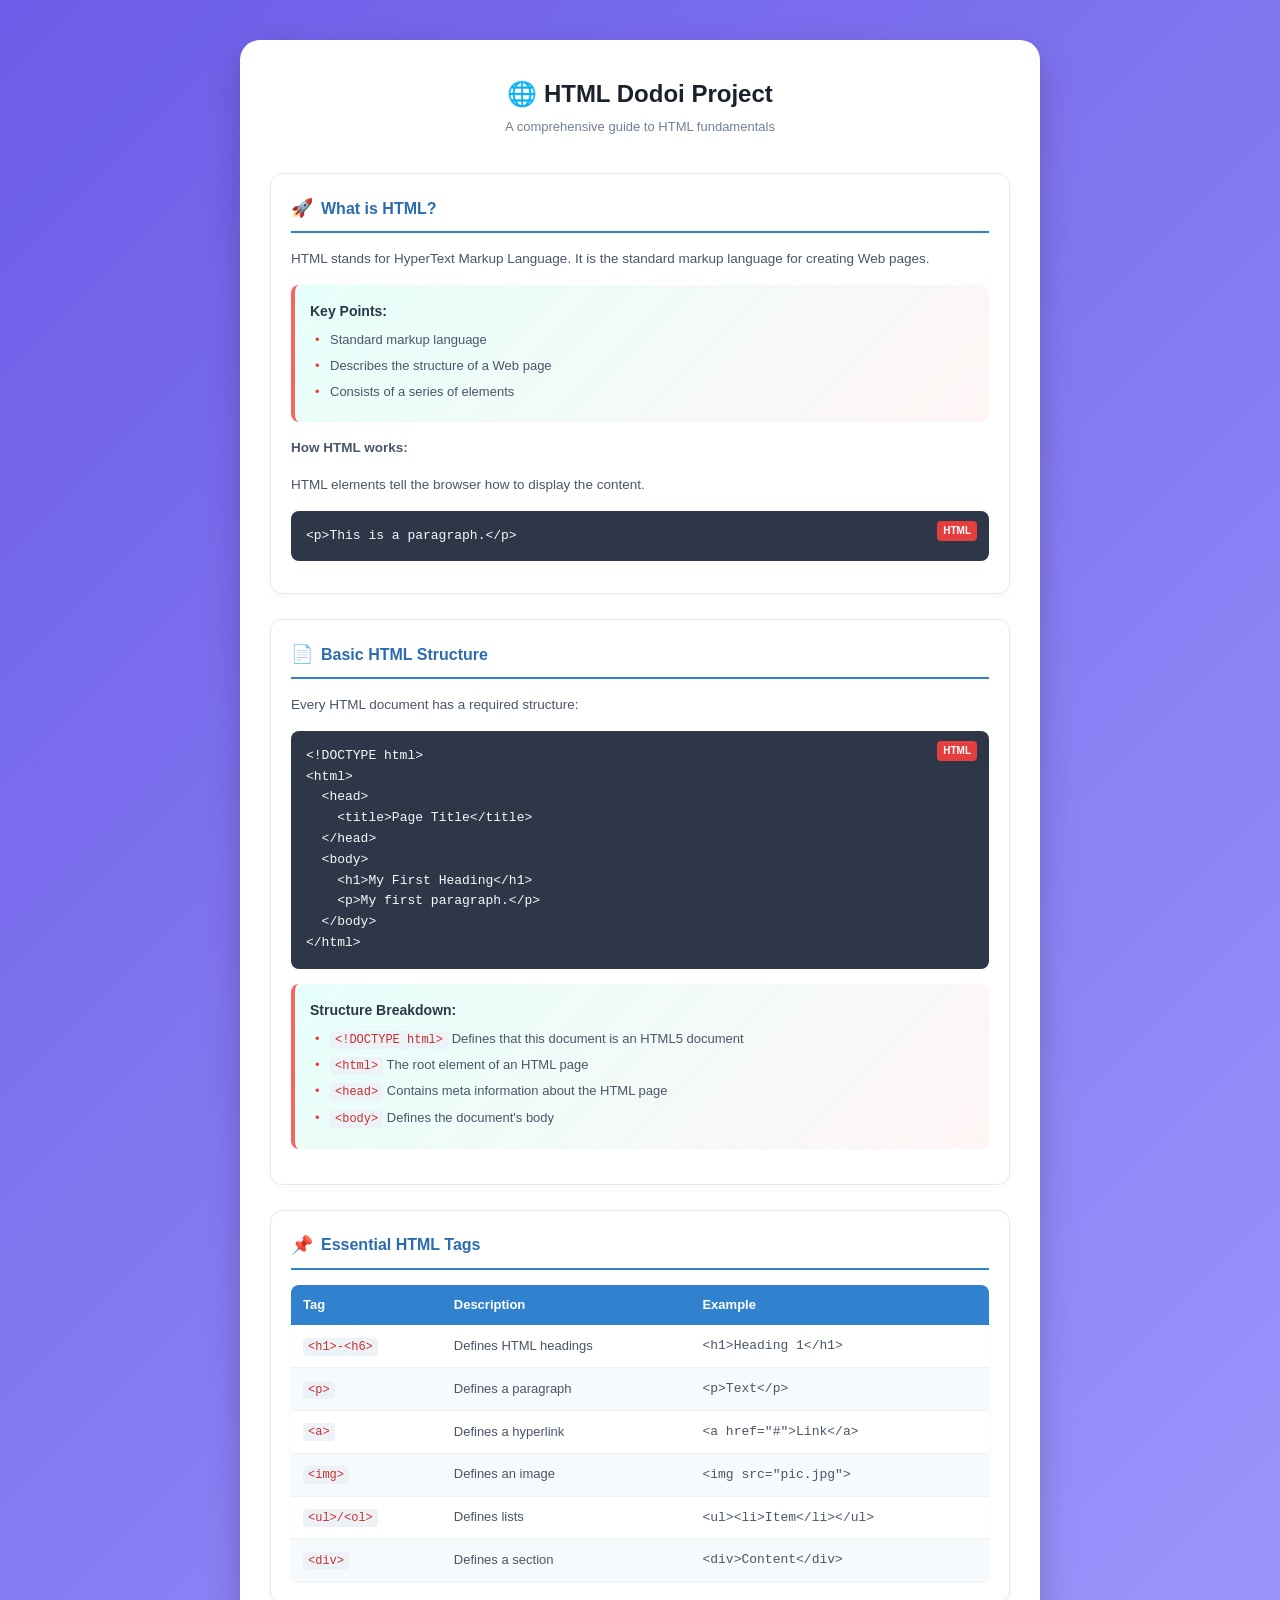
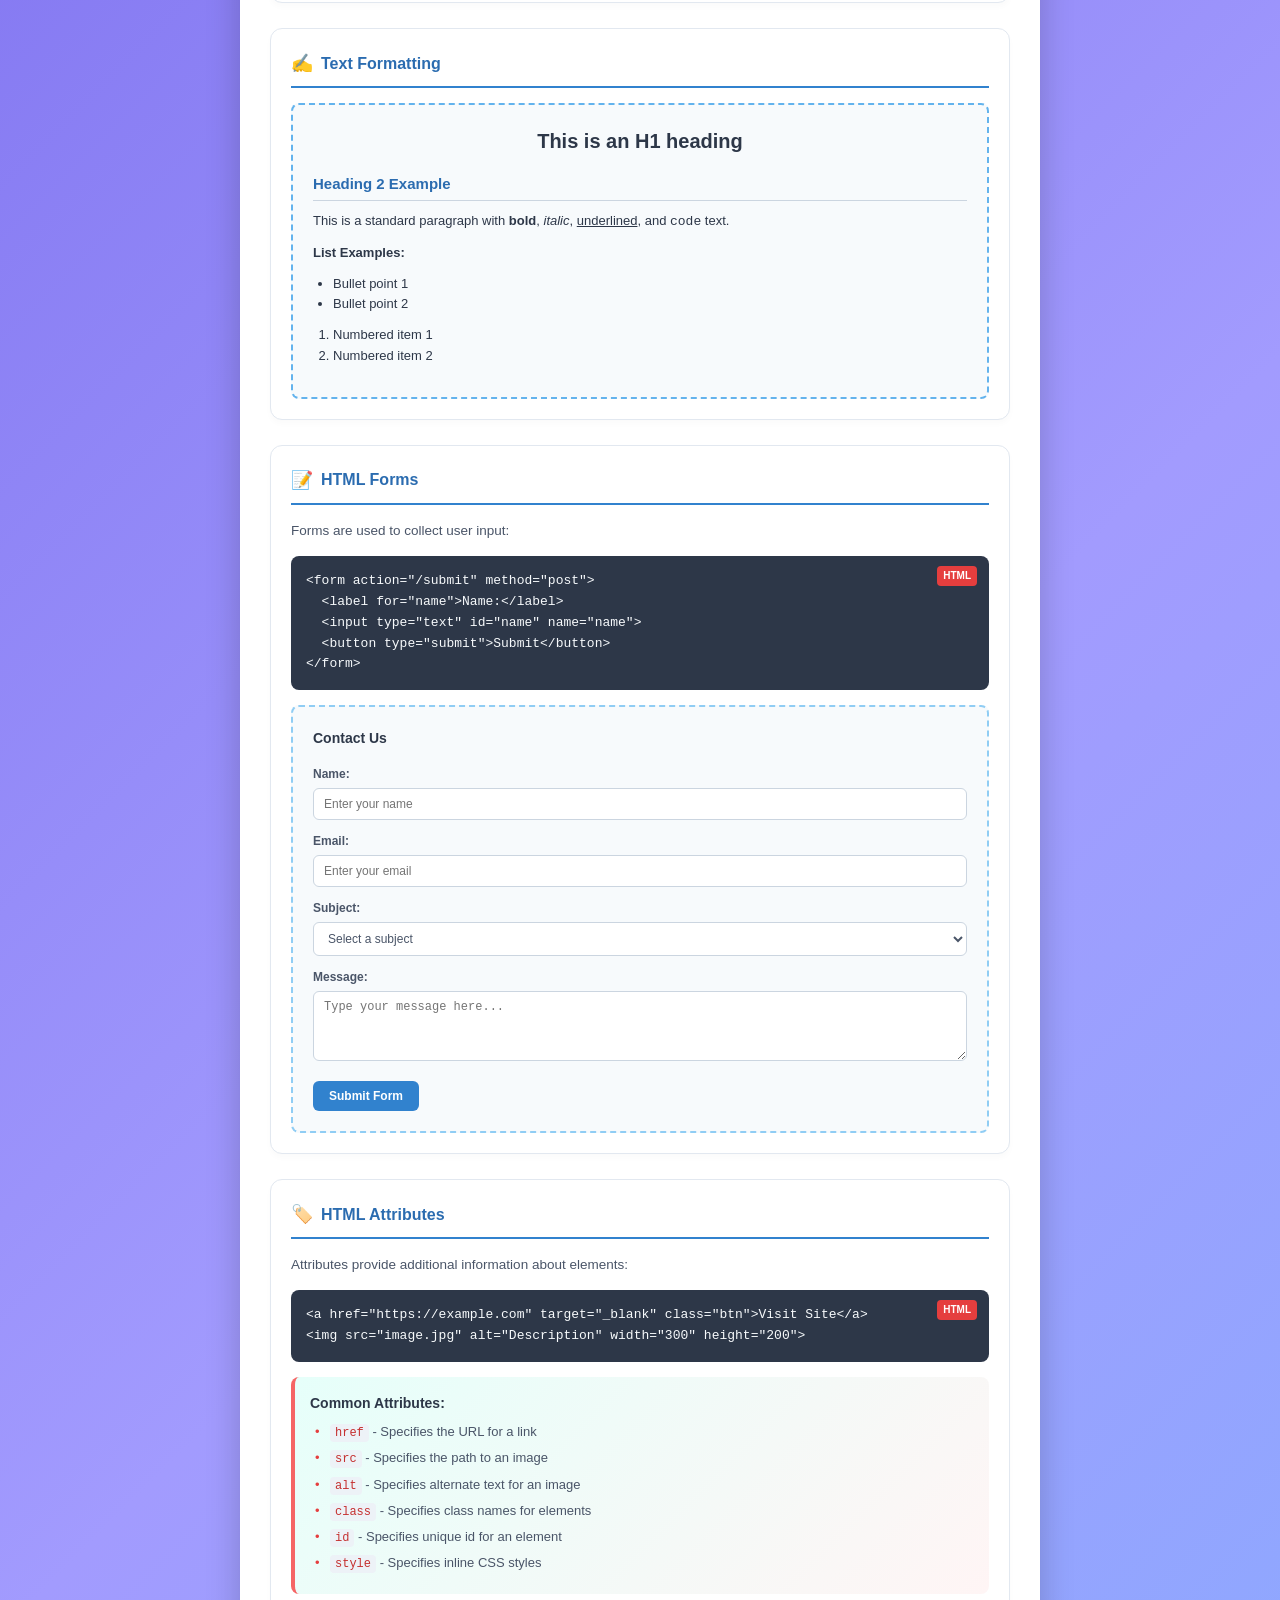
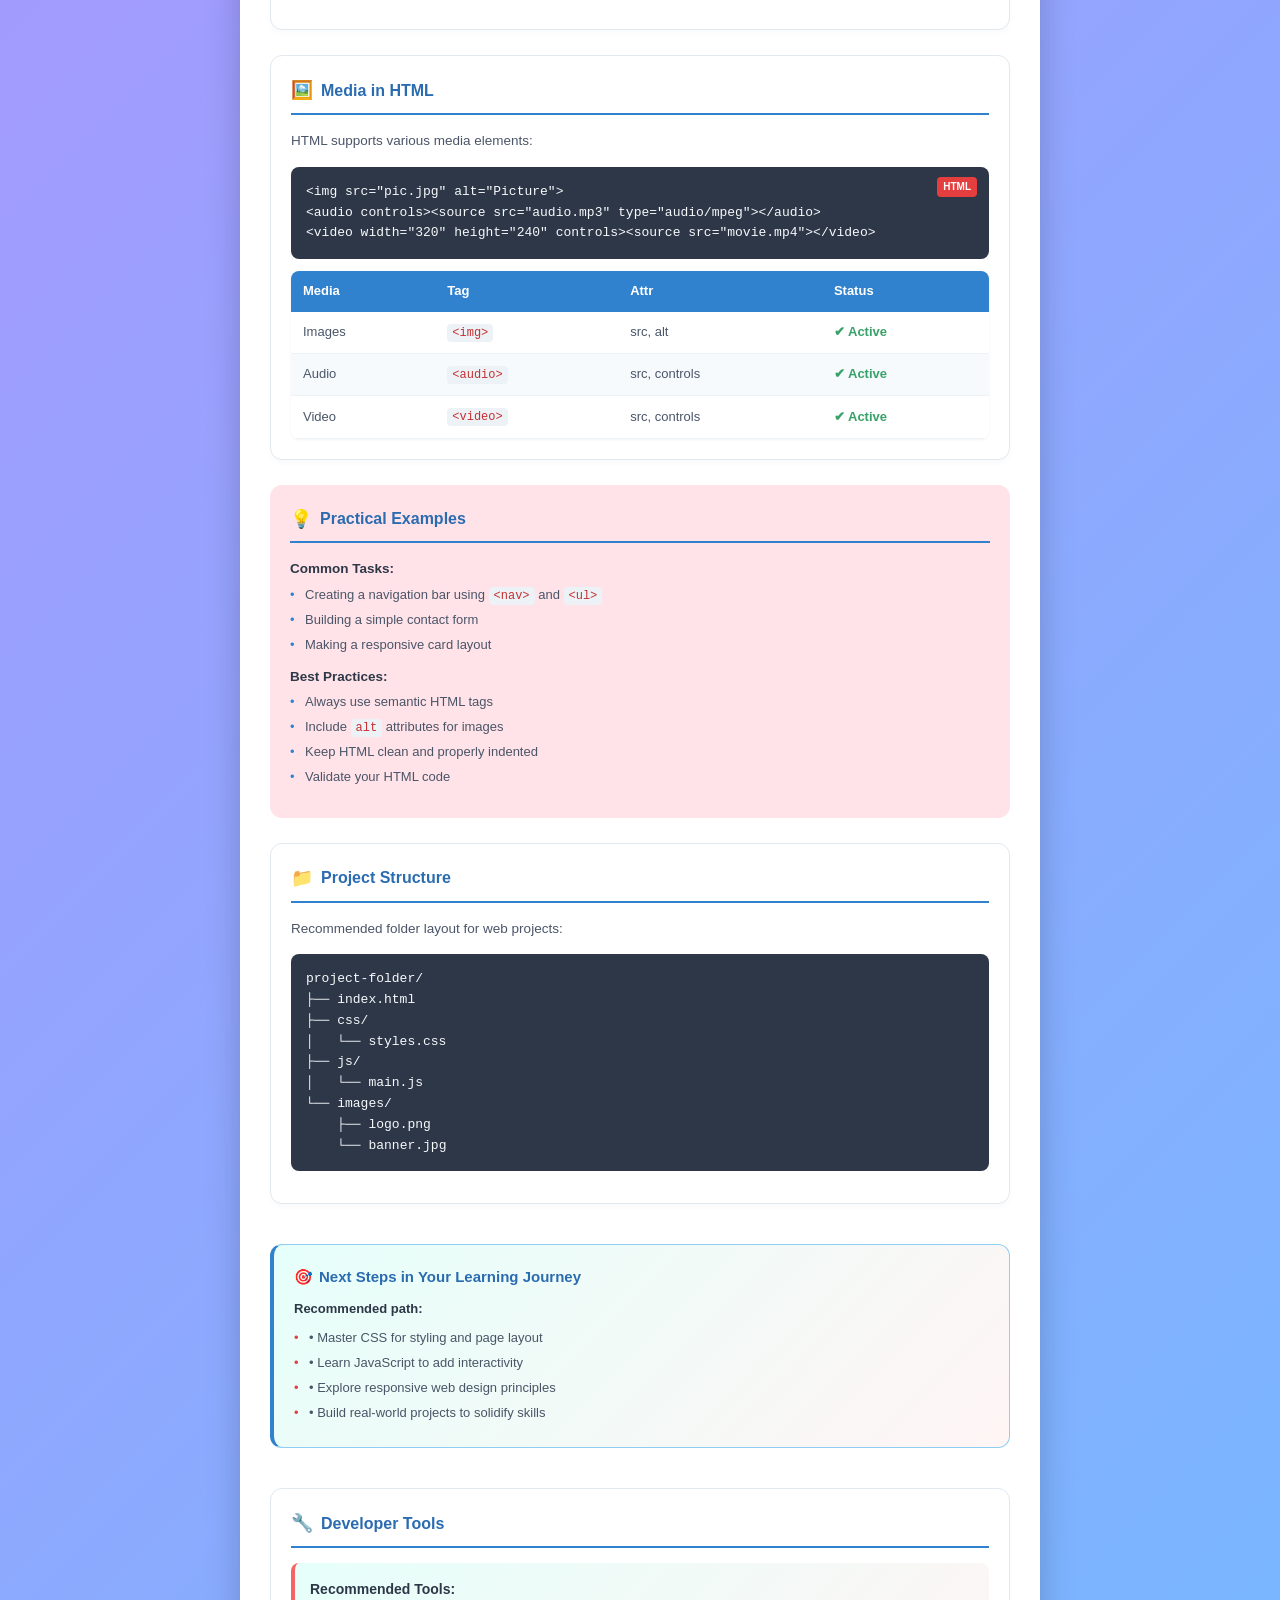
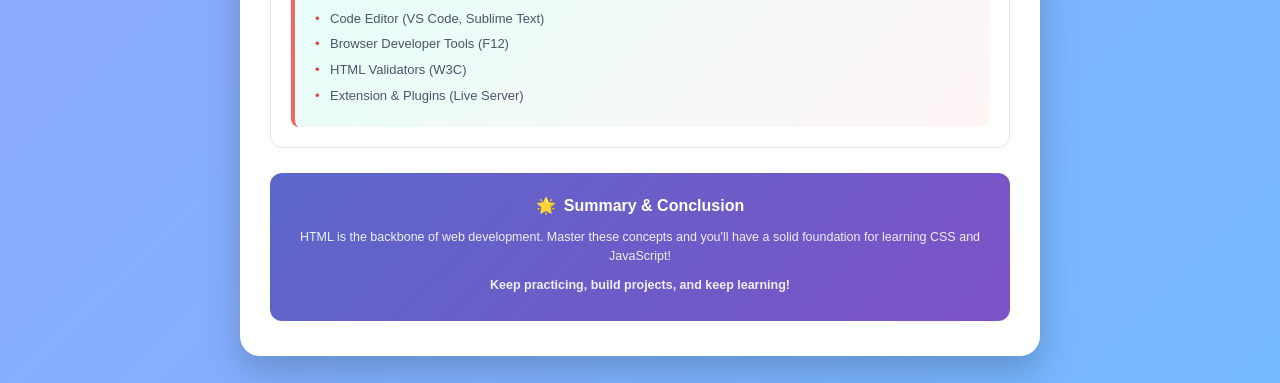
==== index.html @ 0e3c4591 "Add HTML fundamentals guide page" ====
<!DOCTYPE html>
<html lang="id">
<head>
    <meta charset="UTF-8">
    <meta name="viewport" content="width=device-width, initial-scale=1.0">
    <title>HTML Dodoi Project</title>
    <link rel="stylesheet" href="style.css">
</head>
<body>

    <div class="main-container">

        <div class="header">
            <h1>🌐 HTML Dodoi Project</h1>
            <p>A comprehensive guide to HTML fundamentals</p>
        </div>

        <div class="card">
            <div class="card-header">
                <span class="icon">🚀</span> What is HTML?
            </div>
            <p class="section-desc">HTML stands for HyperText Markup Language. It is the standard markup language for creating Web pages.</p>
            
            <div class="callout-gradient">
                <h4>Key Points:</h4>
                <ul>
                    <li>Standard markup language</li>
                    <li>Describes the structure of a Web page</li>
                    <li>Consists of a series of elements</li>
                </ul>
            </div>

            <p class="section-desc" style="font-weight: 600; margin-top: 10px;">How HTML works:</p>
            <p class="section-desc">HTML elements tell the browser how to display the content.</p>
            
            <div class="code-box">
                <span class="code-badge">HTML</span>
                <pre>&lt;p&gt;This is a paragraph.&lt;/p&gt;</pre>
            </div>
        </div>

        <div class="card">
            <div class="card-header">
                <span class="icon">📄</span> Basic HTML Structure
            </div>
            <p class="section-desc">Every HTML document has a required structure:</p>

            <div class="code-box">
                <span class="code-badge">HTML</span>
<pre>&lt;!DOCTYPE html&gt;
&lt;html&gt;
  &lt;head&gt;
    &lt;title&gt;Page Title&lt;/title&gt;
  &lt;/head&gt;
  &lt;body&gt;
    &lt;h1&gt;My First Heading&lt;/h1&gt;
    &lt;p&gt;My first paragraph.&lt;/p&gt;
  &lt;/body&gt;
&lt;/html&gt;</pre>
            </div>

            <div class="callout-gradient">
                <h4>Structure Breakdown:</h4>
                <ul>
                    <li><span class="tag-code">&lt;!DOCTYPE html&gt;</span> Defines that this document is an HTML5 document</li>
                    <li><span class="tag-code">&lt;html&gt;</span> The root element of an HTML page</li>
                    <li><span class="tag-code">&lt;head&gt;</span> Contains meta information about the HTML page</li>
                    <li><span class="tag-code">&lt;body&gt;</span> Defines the document's body</li>
                </ul>
            </div>
        </div>

        <div class="card">
            <div class="card-header">
                <span class="icon">📌</span> Essential HTML Tags
            </div>
            <table class="custom-table">
                <thead>
                    <tr>
                        <th>Tag</th>
                        <th>Description</th>
                        <th>Example</th>
                    </tr>
                </thead>
                <tbody>
                    <tr>
                        <td><span class="tag-code">&lt;h1&gt;-&lt;h6&gt;</span></td>
                        <td>Defines HTML headings</td>
                        <td><code>&lt;h1&gt;Heading 1&lt;/h1&gt;</code></td>
                    </tr>
                    <tr>
                        <td><span class="tag-code">&lt;p&gt;</span></td>
                        <td>Defines a paragraph</td>
                        <td><code>&lt;p&gt;Text&lt;/p&gt;</code></td>
                    </tr>
                    <tr>
                        <td><span class="tag-code">&lt;a&gt;</span></td>
                        <td>Defines a hyperlink</td>
                        <td><code>&lt;a href="#"&gt;Link&lt;/a&gt;</code></td>
                    </tr>
                    <tr>
                        <td><span class="tag-code">&lt;img&gt;</span></td>
                        <td>Defines an image</td>
                        <td><code>&lt;img src="pic.jpg"&gt;</code></td>
                    </tr>
                    <tr>
                        <td><span class="tag-code">&lt;ul&gt;/&lt;ol&gt;</span></td>
                        <td>Defines lists</td>
                        <td><code>&lt;ul&gt;&lt;li&gt;Item&lt;/li&gt;&lt;/ul&gt;</code></td>
                    </tr>
                    <tr>
                        <td><span class="tag-code">&lt;div&gt;</span></td>
                        <td>Defines a section</td>
                        <td><code>&lt;div&gt;Content&lt;/div&gt;</code></td>
                    </tr>
                </tbody>
            </table>
        </div>

        <div class="card">
            <div class="card-header">
                <span class="icon">✍️</span> Text Formatting
            </div>
            
            <div class="formatting-box">
                <h1>This is an H1 heading</h1>
                <h2>Heading 2 Example</h2>
                <p>This is a standard paragraph with <strong>bold</strong>, <em>italic</em>, <u>underlined</u>, and <code>code</code> text.</p>
                <p><strong>List Examples:</strong></p>
                <ul>
                    <li>Bullet point 1</li>
                    <li>Bullet point 2</li>
                </ul>
                <ol>
                    <li>Numbered item 1</li>
                    <li>Numbered item 2</li>
                </ol>
            </div>
        </div>

        <div class="card">
            <div class="card-header">
                <span class="icon">📝</span> HTML Forms
            </div>
            <p class="section-desc">Forms are used to collect user input:</p>

            <div class="code-box">
                <span class="code-badge">HTML</span>
<pre>&lt;form action="/submit" method="post"&gt;
  &lt;label for="name"&gt;Name:&lt;/label&gt;
  &lt;input type="text" id="name" name="name"&gt;
  &lt;button type="submit"&gt;Submit&lt;/button&gt;
&lt;/form&gt;</pre>
            </div>

            <div class="form-container">
                <h4>Contact Us</h4>
                <form onsubmit="return false;">
                    <div class="form-group">
                        <label>Name:</label>
                        <input type="text" placeholder="Enter your name">
                    </div>
                    <div class="form-group">
                        <label>Email:</label>
                        <input type="email" placeholder="Enter your email">
                    </div>
                    <div class="form-group">
                        <label>Subject:</label>
                        <select>
                            <option>Select a subject</option>
                            <option>General Inquiry</option>
                            <option>Support</option>
                        </select>
                    </div>
                    <div class="form-group">
                        <label>Message:</label>
                        <textarea placeholder="Type your message here..."></textarea>
                    </div>
                    <button class="btn-submit">Submit Form</button>
                </form>
            </div>
        </div>

        <div class="card">
            <div class="card-header">
                <span class="icon">🏷️</span> HTML Attributes
            </div>
            <p class="section-desc">Attributes provide additional information about elements:</p>

            <div class="code-box">
                <span class="code-badge">HTML</span>
<pre>&lt;a href="https://example.com" target="_blank" class="btn"&gt;Visit Site&lt;/a&gt;
&lt;img src="image.jpg" alt="Description" width="300" height="200"&gt;</pre>
            </div>

            <div class="callout-gradient">
                <h4>Common Attributes:</h4>
                <ul>
                    <li><span class="tag-code">href</span> - Specifies the URL for a link</li>
                    <li><span class="tag-code">src</span> - Specifies the path to an image</li>
                    <li><span class="tag-code">alt</span> - Specifies alternate text for an image</li>
                    <li><span class="tag-code">class</span> - Specifies class names for elements</li>
                    <li><span class="tag-code">id</span> - Specifies unique id for an element</li>
                    <li><span class="tag-code">style</span> - Specifies inline CSS styles</li>
                </ul>
            </div>
        </div>

        <div class="card">
            <div class="card-header">
                <span class="icon">🖼️</span> Media in HTML
            </div>
            <p class="section-desc">HTML supports various media elements:</p>

            <div class="code-box">
                <span class="code-badge">HTML</span>
<pre>&lt;img src="pic.jpg" alt="Picture"&gt;
&lt;audio controls&gt;&lt;source src="audio.mp3" type="audio/mpeg"&gt;&lt;/audio&gt;
&lt;video width="320" height="240" controls&gt;&lt;source src="movie.mp4"&gt;&lt;/video&gt;</pre>
            </div>

            <table class="custom-table">
                <thead>
                    <tr>
                        <th>Media</th>
                        <th>Tag</th>
                        <th>Attr</th>
                        <th>Status</th>
                    </tr>
                </thead>
                <tbody>
                    <tr>
                        <td>Images</td>
                        <td><span class="tag-code">&lt;img&gt;</span></td>
                        <td>src, alt</td>
                        <td><span class="status-badge">✔ Active</span></td>
                    </tr>
                    <tr>
                        <td>Audio</td>
                        <td><span class="tag-code">&lt;audio&gt;</span></td>
                        <td>src, controls</td>
                        <td><span class="status-badge">✔ Active</span></td>
                    </tr>
                    <tr>
                        <td>Video</td>
                        <td><span class="tag-code">&lt;video&gt;</span></td>
                        <td>src, controls</td>
                        <td><span class="status-badge">✔ Active</span></td>
                    </tr>
                </tbody>
            </table>
        </div>

        <div class="card-pink">
            <div class="card-header">
                <span class="icon">💡</span> Practical Examples
            </div>
            
            <h4>Common Tasks:</h4>
            <ul>
                <li>Creating a navigation bar using <span class="tag-code">&lt;nav&gt;</span> and <span class="tag-code">&lt;ul&gt;</span></li>
                <li>Building a simple contact form</li>
                <li>Making a responsive card layout</li>
            </ul>

            <h4>Best Practices:</h4>
            <ul>
                <li>Always use semantic HTML tags</li>
                <li>Include <span class="tag-code">alt</span> attributes for images</li>
                <li>Keep HTML clean and properly indented</li>
                <li>Validate your HTML code</li>
            </ul>
        </div>

        <div class="card">
            <div class="card-header">
                <span class="icon">📁</span> Project Structure
            </div>
            <p class="section-desc">Recommended folder layout for web projects:</p>

            <div class="code-box">
<pre>project-folder/
├── index.html
├── css/
│   └── styles.css
├── js/
│   └── main.js
└── images/
    ├── logo.png
    └── banner.jpg</pre>
            </div>
        </div>

        <div class="callout-gradient" style="border: 1px solid #90cdf4; border-left: 4px solid #3182ce; background: linear-gradient(135deg, #e6fffa 0%, #fff5f5 100%); padding: 20px; border-radius: 12px;">
            <div style="font-weight: bold; color: #2b6cb0; font-size: 15px; margin-bottom: 10px; display: flex; align-items: center; gap: 6px;">
                <span>🎯</span> Next Steps in Your Learning Journey
            </div>
            <p style="font-size: 13px; font-weight: 600; color: #2d3748; margin-bottom: 8px;">Recommended path:</p>
            <ul style="list-style: none; padding-left: 0;">
                <li style="font-size: 13px; color: #4a5568; margin-bottom: 4px; padding-left: 15px; position: relative;">• Master CSS for styling and page layout</li>
                <li style="font-size: 13px; color: #4a5568; margin-bottom: 4px; padding-left: 15px; position: relative;">• Learn JavaScript to add interactivity</li>
                <li style="font-size: 13px; color: #4a5568; margin-bottom: 4px; padding-left: 15px; position: relative;">• Explore responsive web design principles</li>
                <li style="font-size: 13px; color: #4a5568; margin-bottom: 4px; padding-left: 15px; position: relative;">• Build real-world projects to solidify skills</li>
            </ul>
        </div>

        <div class="card">
            <div class="card-header">
                <span class="icon">🔧</span> Developer Tools
            </div>
            <div class="callout-gradient" style="margin: 0;">
                <h4>Recommended Tools:</h4>
                <ul>
                    <li>Code Editor (VS Code, Sublime Text)</li>
                    <li>Browser Developer Tools (F12)</li>
                    <li>HTML Validators (W3C)</li>
                    <li>Extension & Plugins (Live Server)</li>
                </ul>
            </div>
        </div>

        <div class="summary-box">
            <h3><span>🌟</span> Summary & Conclusion</h3>
            <p>HTML is the backbone of web development. Master these concepts and you'll have a solid foundation for learning CSS and JavaScript!</p>
            <p style="margin-top: 10px; font-weight: 600;">Keep practicing, build projects, and keep learning!</p>
        </div>

    </div>

</body>
</html>
---- style.css ----
* {
    box-sizing: border-box;
            margin: 0;
            padding: 0;
        }

        body {
            font-family: 'Segoe UI', -apple-system, BlinkMacSystemFont, Roboto, sans-serif;
            background: linear-gradient(135deg, #6c5ce7 0%, #a29bfe 50%, #74b9ff 100%);
            min-height: 100vh;
            padding: 40px 20px;
            color: #2d3748;
            line-height: 1.6;
        }

        .main-container {
            max-width: 800px;
            margin: 0 auto;
            background: #ffffff;
            border-radius: 20px;
            box-shadow: 0 15px 35px rgba(0, 0, 0, 0.2);
            padding: 35px 30px;
            display: flex;
            flex-direction: column;
            gap: 25px;
        }

        /* Header */
        .header {
            text-align: center;
            padding-bottom: 10px;
        }

        .header h1 {
            font-size: 24px;
            color: #1a202c;
            display: flex;
            align-items: center;
            justify-content: center;
            gap: 10px;
            font-weight: 700;
        }

        .header p {
            font-size: 13px;
            color: #718096;
            margin-top: 4px;
        }

        /* Cards */
        .card {
            background: #ffffff;
            border-radius: 12px;
            padding: 20px;
            border: 1px solid #e2e8f0;
            box-shadow: 0 4px 6px rgba(0, 0, 0, 0.02);
        }

        .card-header {
            display: flex;
            align-items: center;
            gap: 8px;
            font-size: 16px;
            font-weight: 700;
            color: #2b6cb0;
            border-bottom: 2px solid #3182ce;
            padding-bottom: 8px;
            margin-bottom: 15px;
        }

        .card-header .icon {
            font-size: 18px;
        }

        .section-desc {
            font-size: 13.5px;
            color: #4a5568;
            margin-bottom: 15px;
        }

        /* Callout Box (Gradient pink/teal) */
        .callout-gradient {
            background: linear-gradient(135deg, #e6fffa 0%, #fff5f5 100%);
            border-left: 4px solid #f56565;
            border-radius: 8px;
            padding: 15px;
            margin: 15px 0;
        }

        .callout-gradient h4 {
            font-size: 14px;
            color: #2d3748;
            margin-bottom: 8px;
        }

        .callout-gradient ul {
            list-style-type: none;
            padding-left: 5px;
        }

        .callout-gradient li {
            font-size: 13px;
            color: #4a5568;
            position: relative;
            padding-left: 15px;
            margin-bottom: 5px;
        }

        .callout-gradient li::before {
            content: "•";
            position: absolute;
            left: 0;
            color: #e53e3e;
        }

        /* Code Block */
        .code-box {
            background: #2d3748;
            color: #f7fafc;
            border-radius: 8px;
            padding: 15px;
            font-family: 'Consolas', 'Courier New', monospace;
            font-size: 13px;
            position: relative;
            margin: 12px 0;
            overflow-x: auto;
        }

        .code-badge {
            position: absolute;
            top: 10px;
            right: 12px;
            background: #e53e3e;
            color: white;
            font-size: 10px;
            padding: 2px 6px;
            border-radius: 4px;
            font-weight: bold;
            font-family: sans-serif;
        }

        .code-box pre {
            margin: 0;
            white-space: pre-wrap;
        }

        /* Table Styling */
        .custom-table {
            width: 100%;
            border-collapse: collapse;
            font-size: 13px;
            margin-top: 10px;
            border-radius: 8px;
            overflow: hidden;
            box-shadow: 0 1px 3px rgba(0,0,0,0.05);
        }

        .custom-table th {
            background: #3182ce;
            color: white;
            text-align: left;
            padding: 10px 12px;
            font-weight: 600;
        }

        .custom-table td {
            padding: 10px 12px;
            border-bottom: 1px solid #edf2f7;
            color: #4a5568;
        }

        .custom-table tr:nth-child(even) {
            background-color: #f7fafc;
        }

        .tag-code {
            background: #edf2f7;
            color: #c53030;
            padding: 2px 5px;
            border-radius: 4px;
            font-family: monospace;
            font-size: 12px;
        }

        .status-badge {
            color: #38a169;
            font-weight: bold;
            display: inline-flex;
            align-items: center;
            gap: 4px;
        }

        /* Formatting Example Box */
        .formatting-box {
            border: 2px dashed #63b3ed;
            background: #f7fafc;
            padding: 20px;
            border-radius: 8px;
            margin-top: 10px;
        }

        .formatting-box h1 {
            font-size: 20px;
            text-align: center;
            color: #2d3748;
            margin-bottom: 15px;
        }

        .formatting-box h2 {
            font-size: 15px;
            color: #2b6cb0;
            border-bottom: 1px solid #cbd5e0;
            padding-bottom: 4px;
            margin: 15px 0 10px 0;
        }

        .formatting-box p {
            font-size: 13px;
            margin-bottom: 10px;
        }

        .formatting-box ul, .formatting-box ol {
            padding-left: 20px;
            font-size: 13px;
            margin-bottom: 10px;
        }

        /* Form Styling */
        .form-container {
            border: 2px dashed #90cdf4;
            padding: 20px;
            border-radius: 8px;
            background: #f7fafc;
            margin-top: 15px;
        }

        .form-container h4 {
            font-size: 14px;
            margin-bottom: 15px;
            color: #2d3748;
        }

        .form-group {
            margin-bottom: 12px;
        }

        .form-group label {
            display: block;
            font-size: 12px;
            color: #4a5568;
            margin-bottom: 4px;
            font-weight: 600;
        }

        .form-group input, 
        .form-group select, 
        .form-group textarea {
            width: 100%;
            padding: 8px 10px;
            border: 1px solid #cbd5e0;
            border-radius: 6px;
            font-size: 12px;
            color: #4a5568;
            outline: none;
            background: #fff;
        }

        .form-group textarea {
            height: 70px;
            resize: vertical;
        }

        .btn-submit {
            background: #3182ce;
            color: white;
            border: none;
            padding: 8px 16px;
            border-radius: 6px;
            font-size: 12px;
            font-weight: 600;
            cursor: pointer;
            transition: background 0.2s;
        }

        .btn-submit:hover {
            background: #2b6cb0;
        }

        /* Pink Card */
        .card-pink {
            background: #ffe3e8;
            border: none;
            border-radius: 12px;
            padding: 20px;
        }

        .card-pink .card-header {
            color: #2b6cb0;
            border-bottom: 2px solid #3182ce;
        }

        .card-pink h4 {
            font-size: 13.5px;
            color: #2d3748;
            margin: 10px 0 5px 0;
        }

        .card-pink ul {
            list-style: none;
            padding-left: 0;
            margin-bottom: 10px;
        }

        .card-pink li {
            font-size: 13px;
            color: #4a5568;
            position: relative;
            padding-left: 15px;
            margin-bottom: 4px;
        }

        .card-pink li::before {
            content: "•";
            position: absolute;
            left: 0;
            color: #3182ce;
        }

        /* Summary / Footer Box */
        .summary-box {
            background: linear-gradient(135deg, #5b67ca 0%, #7d52c7 100%);
            color: white;
            border-radius: 12px;
            padding: 20px;
            text-align: center;
        }

        .summary-box h3 {
            font-size: 16px;
            margin-bottom: 10px;
            display: flex;
            align-items: center;
            justify-content: center;
            gap: 8px;
        }

        .summary-box p {
            font-size: 12.5px;
            opacity: 0.9;
            margin-bottom: 6px;
            line-height: 1.5;
        }
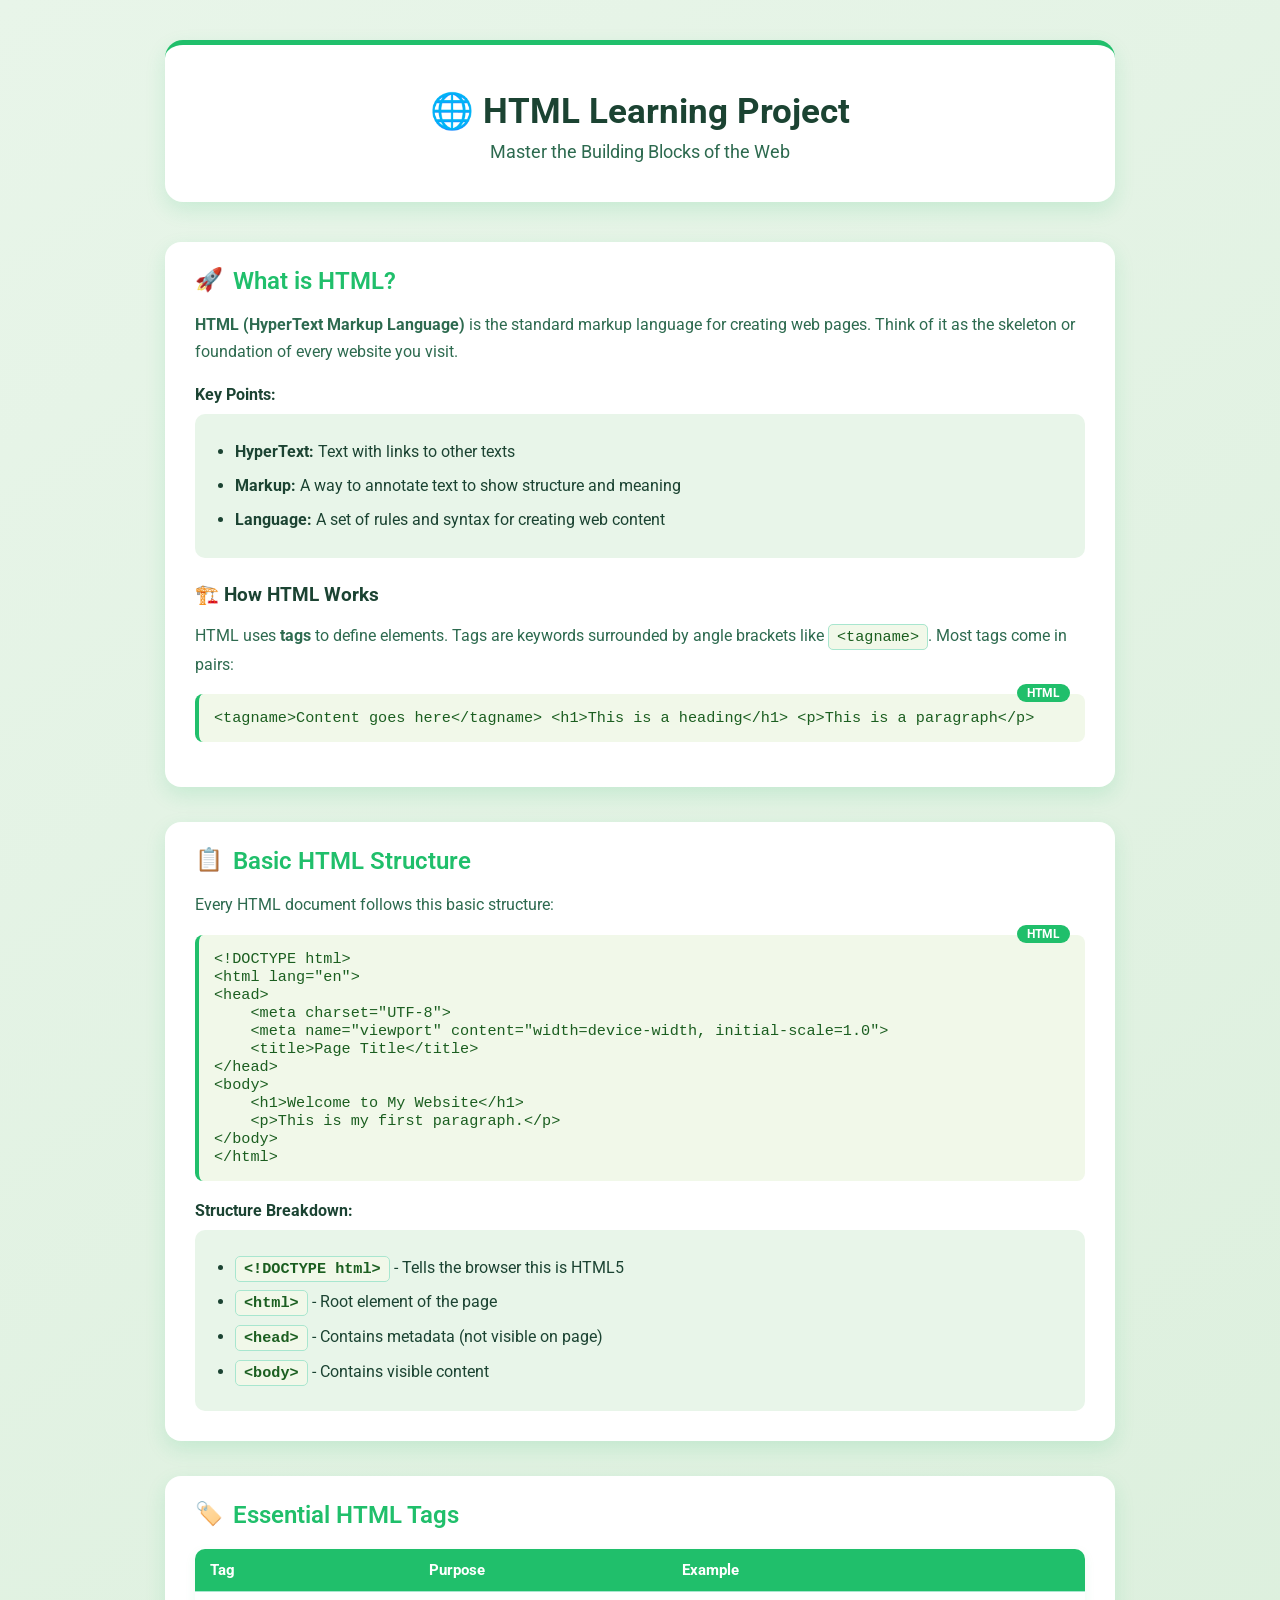
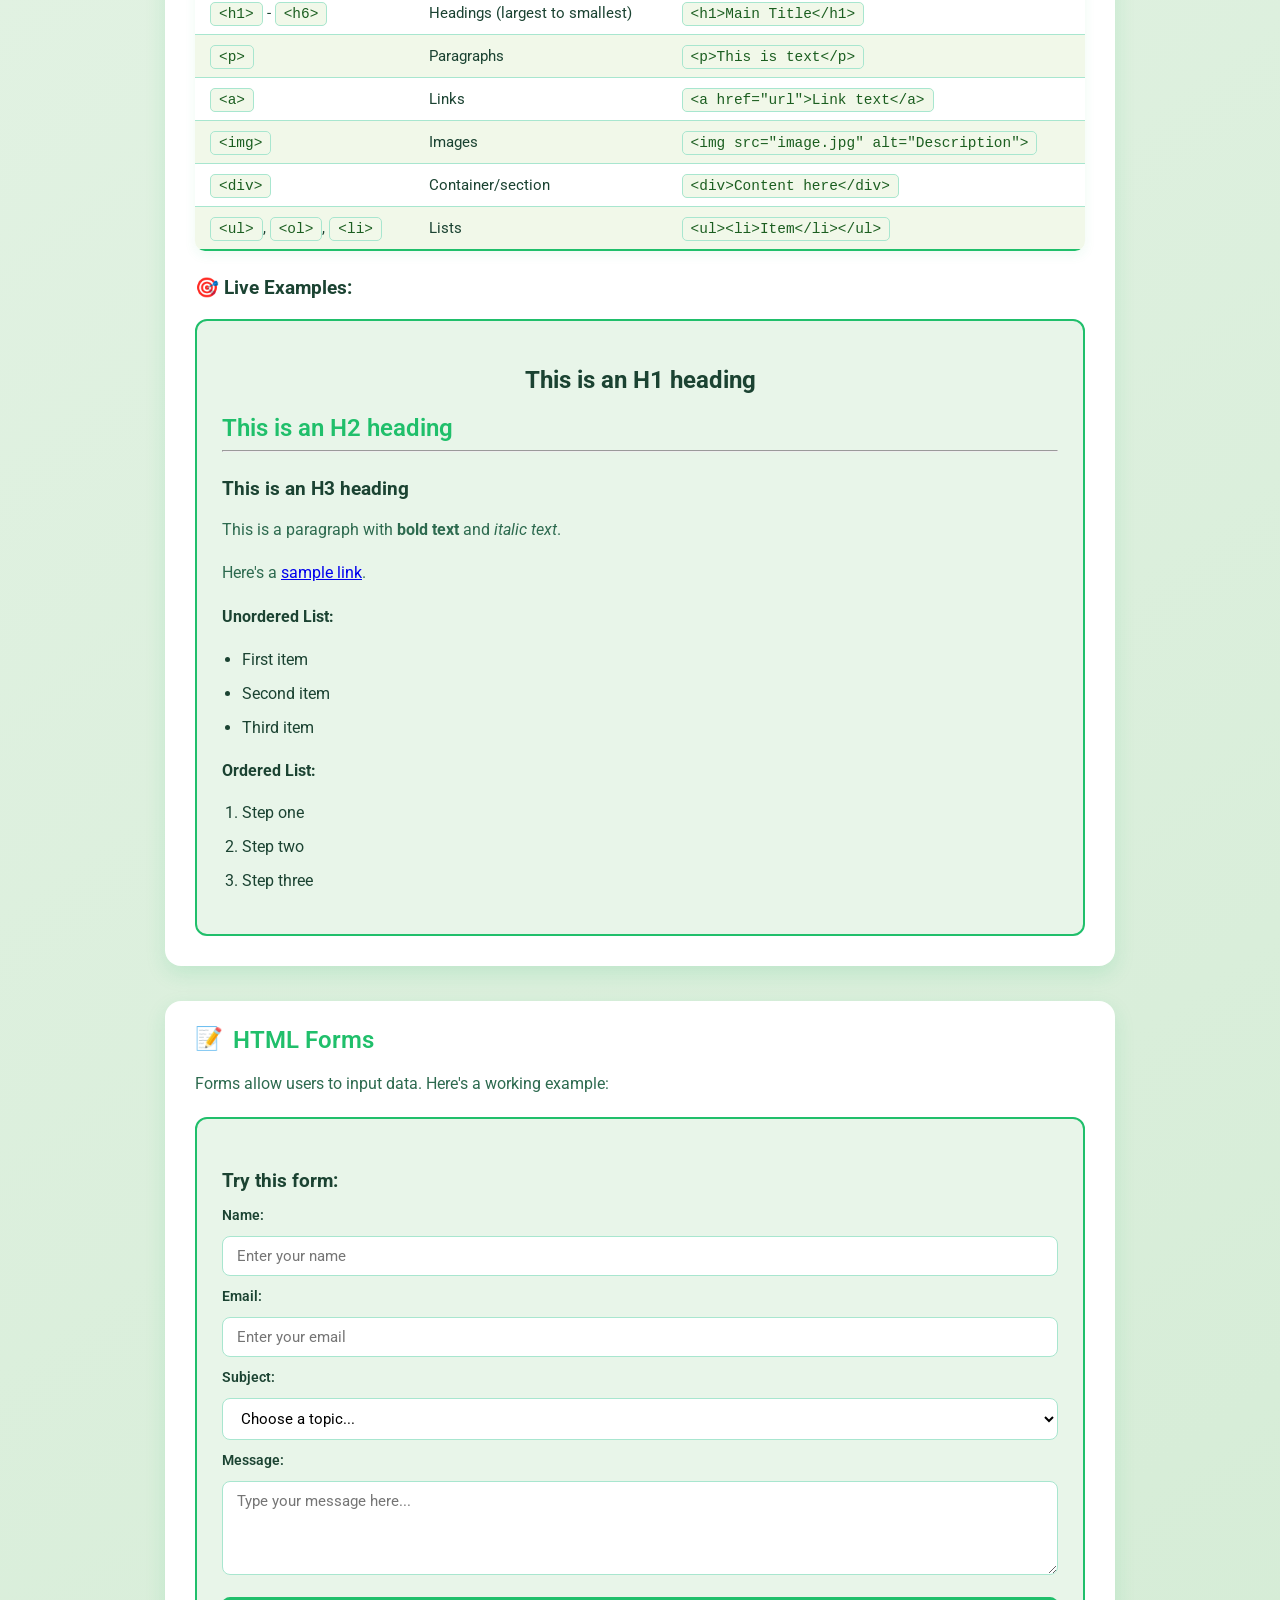
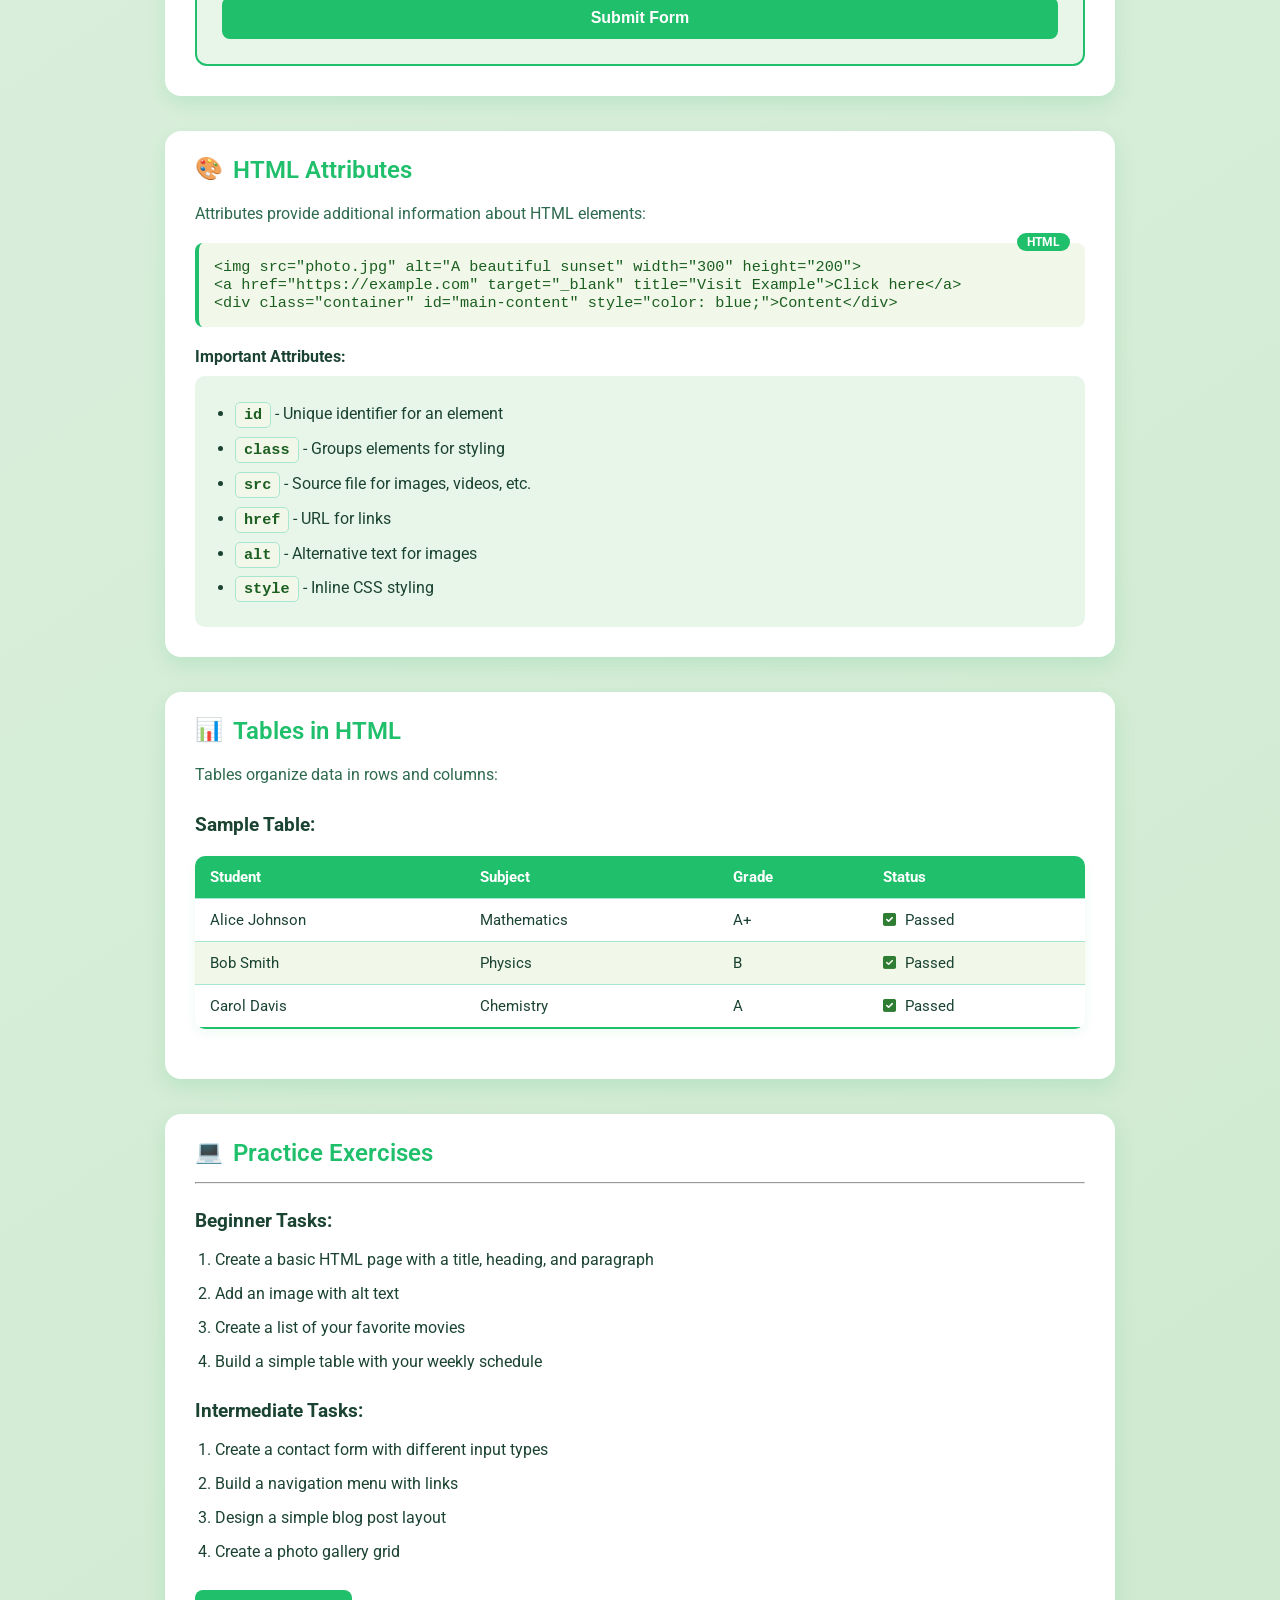
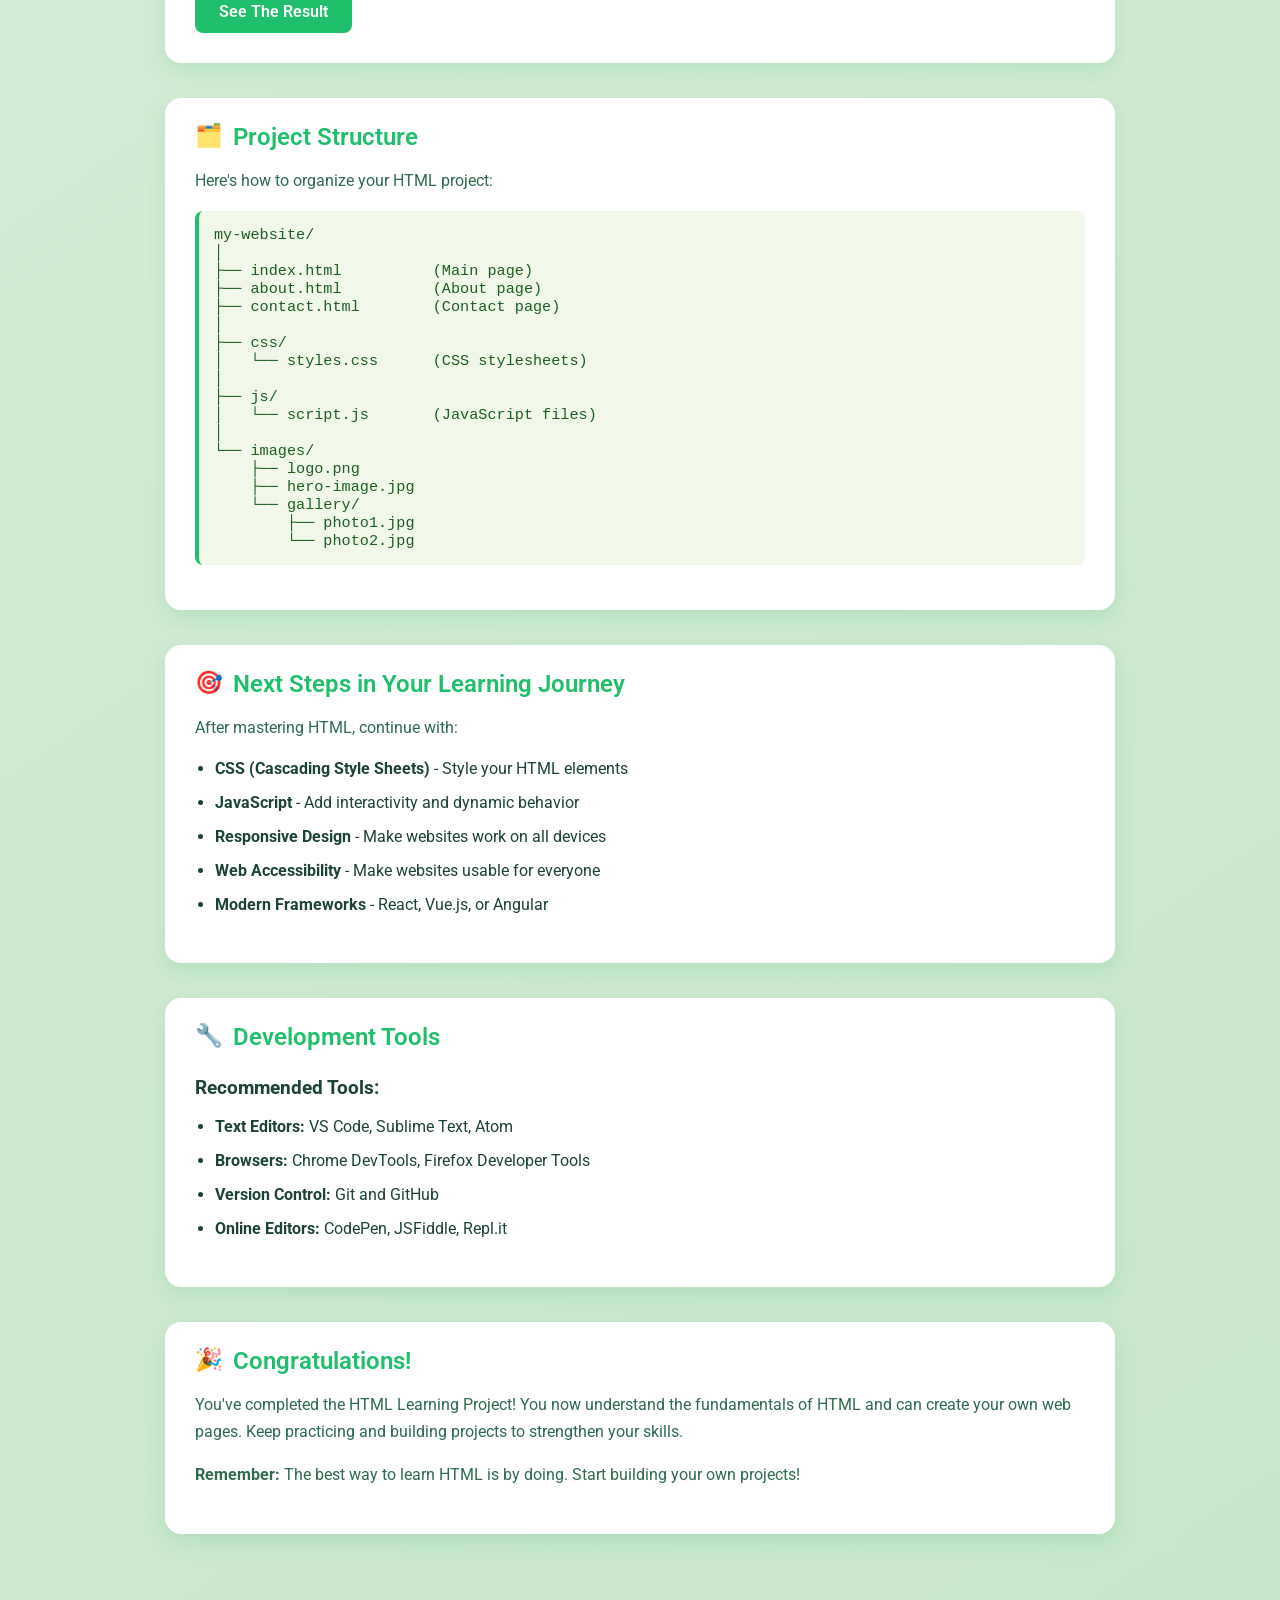
==== commit 2a745016: "Menambahkan file .gitignore" ====
--- a/index.html
+++ b/index.html
@@ -1,331 +1,337 @@
 <!DOCTYPE html>
-<html lang="id">
+<html lang="en">
+
 <head>
     <meta charset="UTF-8">
     <meta name="viewport" content="width=device-width, initial-scale=1.0">
-    <title>HTML Dodoi Project</title>
-    <link rel="stylesheet" href="style.css">
+    <title>HTML Learning Project</title>
+    <link rel="stylesheet" href="css/style.css">
+    <link href="https://fonts.googleapis.com/css2?family=Roboto:wght@400;500;700&display=swap" rel="stylesheet">
+    <link rel="stylesheet" href="https://cdnjs.cloudflare.com/ajax/libs/font-awesome/6.0.0-beta3/css/all.min.css">
 </head>
+
 <body>
-
-    <div class="main-container">
-
-        <div class="header">
-            <h1>🌐 HTML Dodoi Project</h1>
-            <p>A comprehensive guide to HTML fundamentals</p>
-        </div>
-
-        <div class="card">
-            <div class="card-header">
-                <span class="icon">🚀</span> What is HTML?
+    <div class="page-container">
+        <header class="main-header">
+            <div class="header-content">
+                <h1>🌐 HTML Learning Project</h1>
+                <p>Master the Building Blocks of the Web</p>
             </div>
-            <p class="section-desc">HTML stands for HyperText Markup Language. It is the standard markup language for creating Web pages.</p>
-            
-            <div class="callout-gradient">
-                <h4>Key Points:</h4>
-                <ul>
-                    <li>Standard markup language</li>
-                    <li>Describes the structure of a Web page</li>
-                    <li>Consists of a series of elements</li>
-                </ul>
-            </div>
-
-            <p class="section-desc" style="font-weight: 600; margin-top: 10px;">How HTML works:</p>
-            <p class="section-desc">HTML elements tell the browser how to display the content.</p>
-            
-            <div class="code-box">
-                <span class="code-badge">HTML</span>
-                <pre>&lt;p&gt;This is a paragraph.&lt;/p&gt;</pre>
-            </div>
-        </div>
-
-        <div class="card">
-            <div class="card-header">
-                <span class="icon">📄</span> Basic HTML Structure
-            </div>
-            <p class="section-desc">Every HTML document has a required structure:</p>
-
-            <div class="code-box">
-                <span class="code-badge">HTML</span>
-<pre>&lt;!DOCTYPE html&gt;
-&lt;html&gt;
-  &lt;head&gt;
+        </header>
+
+        <main class="content-wrapper">
+            <section class="card">
+                <div class="card-header-icon">🚀</div>
+                <div class="card-header-text">
+                    <h2>What is HTML?</h2>
+                </div>
+                <p><strong>HTML (HyperText Markup Language)</strong> is the standard markup language for creating web pages. Think of it as the skeleton or foundation of every website you visit.</p>
+                <div class="code-block-header">Key Points:</div>
+                <div class="code-block-content">
+                    <ul>
+                        <li><strong>HyperText:</strong> Text with links to other texts</li>
+                        <li><strong>Markup:</strong> A way to annotate text to show structure and meaning</li>
+                        <li><strong>Language:</strong> A set of rules and syntax for creating web content</li>
+                    </ul>
+                </div>
+                <h3>🏗️ How HTML Works</h3>
+                <p>HTML uses <strong>tags</strong> to define elements. Tags are keywords surrounded by angle brackets like <code>&lt;tagname&gt;</code>. Most tags come in pairs:</p>
+                <div class="code-example">
+                    <div class="code-label">HTML</div>
+                    <pre><code>&lt;tagname&gt;Content goes here&lt;/tagname&gt; &lt;h1&gt;This is a heading&lt;/h1&gt; &lt;p&gt;This is a paragraph&lt;/p&gt;</code></pre>
+                </div>
+            </section>
+
+            <section class="card">
+                <div class="card-header-icon">📋</div>
+                <div class="card-header-text">
+                    <h2>Basic HTML Structure</h2>
+                </div>
+                <p>Every HTML document follows this basic structure:</p>
+                <div class="code-example">
+                    <div class="code-label">HTML</div>
+                    <pre><code>&lt;!DOCTYPE html&gt;
+&lt;html lang="en"&gt;
+&lt;head&gt;
+    &lt;meta charset="UTF-8"&gt;
+    &lt;meta name="viewport" content="width=device-width, initial-scale=1.0"&gt;
     &lt;title&gt;Page Title&lt;/title&gt;
-  &lt;/head&gt;
-  &lt;body&gt;
-    &lt;h1&gt;My First Heading&lt;/h1&gt;
-    &lt;p&gt;My first paragraph.&lt;/p&gt;
-  &lt;/body&gt;
-&lt;/html&gt;</pre>
-            </div>
-
-            <div class="callout-gradient">
-                <h4>Structure Breakdown:</h4>
-                <ul>
-                    <li><span class="tag-code">&lt;!DOCTYPE html&gt;</span> Defines that this document is an HTML5 document</li>
-                    <li><span class="tag-code">&lt;html&gt;</span> The root element of an HTML page</li>
-                    <li><span class="tag-code">&lt;head&gt;</span> Contains meta information about the HTML page</li>
-                    <li><span class="tag-code">&lt;body&gt;</span> Defines the document's body</li>
-                </ul>
-            </div>
-        </div>
-
-        <div class="card">
-            <div class="card-header">
-                <span class="icon">📌</span> Essential HTML Tags
-            </div>
-            <table class="custom-table">
-                <thead>
-                    <tr>
-                        <th>Tag</th>
-                        <th>Description</th>
-                        <th>Example</th>
-                    </tr>
-                </thead>
-                <tbody>
-                    <tr>
-                        <td><span class="tag-code">&lt;h1&gt;-&lt;h6&gt;</span></td>
-                        <td>Defines HTML headings</td>
-                        <td><code>&lt;h1&gt;Heading 1&lt;/h1&gt;</code></td>
-                    </tr>
-                    <tr>
-                        <td><span class="tag-code">&lt;p&gt;</span></td>
-                        <td>Defines a paragraph</td>
-                        <td><code>&lt;p&gt;Text&lt;/p&gt;</code></td>
-                    </tr>
-                    <tr>
-                        <td><span class="tag-code">&lt;a&gt;</span></td>
-                        <td>Defines a hyperlink</td>
-                        <td><code>&lt;a href="#"&gt;Link&lt;/a&gt;</code></td>
-                    </tr>
-                    <tr>
-                        <td><span class="tag-code">&lt;img&gt;</span></td>
-                        <td>Defines an image</td>
-                        <td><code>&lt;img src="pic.jpg"&gt;</code></td>
-                    </tr>
-                    <tr>
-                        <td><span class="tag-code">&lt;ul&gt;/&lt;ol&gt;</span></td>
-                        <td>Defines lists</td>
-                        <td><code>&lt;ul&gt;&lt;li&gt;Item&lt;/li&gt;&lt;/ul&gt;</code></td>
-                    </tr>
-                    <tr>
-                        <td><span class="tag-code">&lt;div&gt;</span></td>
-                        <td>Defines a section</td>
-                        <td><code>&lt;div&gt;Content&lt;/div&gt;</code></td>
-                    </tr>
-                </tbody>
-            </table>
-        </div>
-
-        <div class="card">
-            <div class="card-header">
-                <span class="icon">✍️</span> Text Formatting
-            </div>
-            
-            <div class="formatting-box">
-                <h1>This is an H1 heading</h1>
-                <h2>Heading 2 Example</h2>
-                <p>This is a standard paragraph with <strong>bold</strong>, <em>italic</em>, <u>underlined</u>, and <code>code</code> text.</p>
-                <p><strong>List Examples:</strong></p>
-                <ul>
-                    <li>Bullet point 1</li>
-                    <li>Bullet point 2</li>
-                </ul>
-                <ol>
-                    <li>Numbered item 1</li>
-                    <li>Numbered item 2</li>
-                </ol>
-            </div>
-        </div>
-
-        <div class="card">
-            <div class="card-header">
-                <span class="icon">📝</span> HTML Forms
-            </div>
-            <p class="section-desc">Forms are used to collect user input:</p>
-
-            <div class="code-box">
-                <span class="code-badge">HTML</span>
-<pre>&lt;form action="/submit" method="post"&gt;
-  &lt;label for="name"&gt;Name:&lt;/label&gt;
-  &lt;input type="text" id="name" name="name"&gt;
-  &lt;button type="submit"&gt;Submit&lt;/button&gt;
-&lt;/form&gt;</pre>
-            </div>
-
-            <div class="form-container">
-                <h4>Contact Us</h4>
-                <form onsubmit="return false;">
-                    <div class="form-group">
-                        <label>Name:</label>
-                        <input type="text" placeholder="Enter your name">
-                    </div>
-                    <div class="form-group">
-                        <label>Email:</label>
-                        <input type="email" placeholder="Enter your email">
-                    </div>
-                    <div class="form-group">
-                        <label>Subject:</label>
-                        <select>
-                            <option>Select a subject</option>
-                            <option>General Inquiry</option>
+&lt;/head&gt;
+&lt;body&gt;
+    &lt;h1&gt;Welcome to My Website&lt;/h1&gt;
+    &lt;p&gt;This is my first paragraph.&lt;/p&gt;
+&lt;/body&gt;
+&lt;/html&gt;</code></pre>
+                </div>
+                <div class="code-block-header structure-breakdown-header">Structure Breakdown:</div>
+                <div class="code-block-content structure-breakdown-content">
+                    <ul>
+                        <li><strong><code>&lt;!DOCTYPE html&gt;</code></strong> - Tells the browser this is HTML5</li>
+                        <li><strong><code>&lt;html&gt;</code></strong> - Root element of the page</li>
+                        <li><strong><code>&lt;head&gt;</code></strong> - Contains metadata (not visible on page)</li>
+                        <li><strong><code>&lt;body&gt;</code></strong> - Contains visible content</li>
+                    </ul>
+                </div>
+            </section>
+
+            <section class="card">
+                <div class="card-header-icon">🏷️</div>
+                <div class="card-header-text">
+                    <h2>Essential HTML Tags</h2>
+                </div>
+                <table class="styled-table">
+                    <thead>
+                        <tr>
+                            <th>Tag</th>
+                            <th>Purpose</th>
+                            <th>Example</th>
+                        </tr>
+                    </thead>
+                    <tbody>
+                        <tr>
+                            <td><code>&lt;h1&gt;</code> - <code>&lt;h6&gt;</code></td>
+                            <td>Headings (largest to smallest)</td>
+                            <td><code>&lt;h1&gt;Main Title&lt;/h1&gt;</code></td>
+                        </tr>
+                        <tr>
+                            <td><code>&lt;p&gt;</code></td>
+                            <td>Paragraphs</td>
+                            <td><code>&lt;p&gt;This is text&lt;/p&gt;</code></td>
+                        </tr>
+                        <tr>
+                            <td><code>&lt;a&gt;</code></td>
+                            <td>Links</td>
+                            <td><code>&lt;a href="url"&gt;Link text&lt;/a&gt;</code></td>
+                        </tr>
+                        <tr>
+                            <td><code>&lt;img&gt;</code></td>
+                            <td>Images</td>
+                            <td><code>&lt;img src="image.jpg" alt="Description"&gt;</code></td>
+                        </tr>
+                        <tr>
+                            <td><code>&lt;div&gt;</code></td>
+                            <td>Container/section</td>
+                            <td><code>&lt;div&gt;Content here&lt;/div&gt;</code></td>
+                        </tr>
+                        <tr>
+                            <td><code>&lt;ul&gt;</code>, <code>&lt;ol&gt;</code>, <code>&lt;li&gt;</code></td>
+                            <td>Lists</td>
+                            <td><code>&lt;ul&gt;&lt;li&gt;Item&lt;/li&gt;&lt;/ul&gt;</code></td>
+                        </tr>
+                    </tbody>
+                </table>
+
+                <h3>🎯 Live Examples:</h3>
+                <div class="live-example-block">
+                    <h1 style="text-align: center;">This is an H1 heading</h1>
+                    <h2 style="margin:0;">This is an H2 heading</h2>
+                    <hr>
+                    <h3>This is an H3 heading</h3>
+                    <p>This is a paragraph with <strong>bold text</strong> and <em>italic text</em>.</p>
+                    <p>Here's a <a href="#">sample link</a>.</p>
+
+                    <h4>Unordered List:</h4>
+                    <ul>
+                        <li>First item</li>
+                        <li>Second item</li>
+                        <li>Third item</li>
+                    </ul>
+
+                    <h4>Ordered List:</h4>
+                    <ol>
+                        <li>Step one</li>
+                        <li>Step two</li>
+                        <li>Step three</li>
+                    </ol>
+                </div>
+            </section>
+
+            <section class="card">
+                <div class="card-header-icon">📝</div>
+                <div class="card-header-text">
+                    <h2>HTML Forms</h2>
+                </div>
+                <p>Forms allow users to input data. Here's a working example:</p>
+                <div class="live-example-block">
+                    <h3>Try this form:</h3>
+                    <form class="sample-form">
+                        <label for="form-name">Name:</label>
+                        <input type="text" id="form-name" placeholder="Enter your name">
+
+                        <label for="form-email">Email:</label>
+                        <input type="email" id="form-email" placeholder="Enter your email">
+
+                        <label for="form-subject">Subject:</label>
+                        <select id="form-subject" style="width: 100%;">
+                            <option>Choose a topic...</option>
+                            <option>Question</option>
+                            <option>Feedback</option>
                             <option>Support</option>
                         </select>
-                    </div>
-                    <div class="form-group">
-                        <label>Message:</label>
-                        <textarea placeholder="Type your message here..."></textarea>
-                    </div>
-                    <button class="btn-submit">Submit Form</button>
-                </form>
-            </div>
-        </div>
-
-        <div class="card">
-            <div class="card-header">
-                <span class="icon">🏷️</span> HTML Attributes
-            </div>
-            <p class="section-desc">Attributes provide additional information about elements:</p>
-
-            <div class="code-box">
-                <span class="code-badge">HTML</span>
-<pre>&lt;a href="https://example.com" target="_blank" class="btn"&gt;Visit Site&lt;/a&gt;
-&lt;img src="image.jpg" alt="Description" width="300" height="200"&gt;</pre>
-            </div>
-
-            <div class="callout-gradient">
-                <h4>Common Attributes:</h4>
-                <ul>
-                    <li><span class="tag-code">href</span> - Specifies the URL for a link</li>
-                    <li><span class="tag-code">src</span> - Specifies the path to an image</li>
-                    <li><span class="tag-code">alt</span> - Specifies alternate text for an image</li>
-                    <li><span class="tag-code">class</span> - Specifies class names for elements</li>
-                    <li><span class="tag-code">id</span> - Specifies unique id for an element</li>
-                    <li><span class="tag-code">style</span> - Specifies inline CSS styles</li>
-                </ul>
-            </div>
-        </div>
-
-        <div class="card">
-            <div class="card-header">
-                <span class="icon">🖼️</span> Media in HTML
-            </div>
-            <p class="section-desc">HTML supports various media elements:</p>
-
-            <div class="code-box">
-                <span class="code-badge">HTML</span>
-<pre>&lt;img src="pic.jpg" alt="Picture"&gt;
-&lt;audio controls&gt;&lt;source src="audio.mp3" type="audio/mpeg"&gt;&lt;/audio&gt;
-&lt;video width="320" height="240" controls&gt;&lt;source src="movie.mp4"&gt;&lt;/video&gt;</pre>
-            </div>
-
-            <table class="custom-table">
-                <thead>
-                    <tr>
-                        <th>Media</th>
-                        <th>Tag</th>
-                        <th>Attr</th>
-                        <th>Status</th>
-                    </tr>
-                </thead>
-                <tbody>
-                    <tr>
-                        <td>Images</td>
-                        <td><span class="tag-code">&lt;img&gt;</span></td>
-                        <td>src, alt</td>
-                        <td><span class="status-badge">✔ Active</span></td>
-                    </tr>
-                    <tr>
-                        <td>Audio</td>
-                        <td><span class="tag-code">&lt;audio&gt;</span></td>
-                        <td>src, controls</td>
-                        <td><span class="status-badge">✔ Active</span></td>
-                    </tr>
-                    <tr>
-                        <td>Video</td>
-                        <td><span class="tag-code">&lt;video&gt;</span></td>
-                        <td>src, controls</td>
-                        <td><span class="status-badge">✔ Active</span></td>
-                    </tr>
-                </tbody>
-            </table>
-        </div>
-
-        <div class="card-pink">
-            <div class="card-header">
-                <span class="icon">💡</span> Practical Examples
-            </div>
-            
-            <h4>Common Tasks:</h4>
-            <ul>
-                <li>Creating a navigation bar using <span class="tag-code">&lt;nav&gt;</span> and <span class="tag-code">&lt;ul&gt;</span></li>
-                <li>Building a simple contact form</li>
-                <li>Making a responsive card layout</li>
-            </ul>
-
-            <h4>Best Practices:</h4>
-            <ul>
-                <li>Always use semantic HTML tags</li>
-                <li>Include <span class="tag-code">alt</span> attributes for images</li>
-                <li>Keep HTML clean and properly indented</li>
-                <li>Validate your HTML code</li>
-            </ul>
-        </div>
-
-        <div class="card">
-            <div class="card-header">
-                <span class="icon">📁</span> Project Structure
-            </div>
-            <p class="section-desc">Recommended folder layout for web projects:</p>
-
-            <div class="code-box">
-<pre>project-folder/
-├── index.html
+
+                        <label for="form-message">Message:</label>
+                        <textarea id="form-message" rows="4" placeholder="Type your message here..."></textarea>
+
+                        <button type="submit" class="submit-btn">Submit Form</button>
+                    </form>
+                </div>
+            </section>
+
+            <section class="card">
+                <div class="card-header-icon">🎨</div>
+                <div class="card-header-text">
+                    <h2>HTML Attributes</h2>
+                </div>
+                <p>Attributes provide additional information about HTML elements:</p>
+                <div class="code-example">
+                    <div class="code-label">HTML</div>
+                    <pre><code>&lt;img src="photo.jpg" alt="A beautiful sunset" width="300" height="200"&gt;
+&lt;a href="https://example.com" target="_blank" title="Visit Example"&gt;Click here&lt;/a&gt;
+&lt;div class="container" id="main-content" style="color: blue;"&gt;Content&lt;/div&gt;</code></pre>
+                </div>
+                <div class="code-block-header important-attributes-header">Important Attributes:</div>
+                <div class="code-block-content important-attributes-content">
+                    <ul>
+                        <li><strong><code>id</code></strong> - Unique identifier for an element</li>
+                        <li><strong><code>class</code></strong> - Groups elements for styling</li>
+                        <li><strong><code>src</code></strong> - Source file for images, videos, etc.</li>
+                        <li><strong><code>href</code></strong> - URL for links</li>
+                        <li><strong><code>alt</code></strong> - Alternative text for images</li>
+                        <li><strong><code>style</code></strong> - Inline CSS styling</li>
+                    </ul>
+                </div>
+            </section>
+
+            <section class="card">
+                <div class="card-header-icon">📊</div>
+                <div class="card-header-text">
+                    <h2>Tables in HTML</h2>
+                </div>
+                <p>Tables organize data in rows and columns:</p>
+                <h3>Sample Table:</h3>
+                <table class="data-table">
+                    <thead>
+                        <tr>
+                            <th>Student</th>
+                            <th>Subject</th>
+                            <th>Grade</th>
+                            <th>Status</th>
+                        </tr>
+                    </thead>
+                    <tbody>
+                        <tr>
+                            <td>Alice Johnson</td>
+                            <td>Mathematics</td>
+                            <td>A+</td>
+                            <td><i class="fas fa-check-square passed"></i> Passed</td>
+                        </tr>
+                        <tr>
+                            <td>Bob Smith</td>
+                            <td>Physics</td>
+                            <td>B</td>
+                            <td><i class="fas fa-check-square passed"></i> Passed</td>
+                        </tr>
+                        <tr>
+                            <td>Carol Davis</td>
+                            <td>Chemistry</td>
+                            <td>A</td>
+                            <td><i class="fas fa-check-square passed"></i> Passed</td>
+                        </tr>
+                    </tbody>
+                </table>
+            </section>
+
+            <section class="card exercise-card">
+                <div class="card-header-icon">💻</div>
+                <div class="card-header-text">
+                    <h2>Practice Exercises</h2>
+                    <hr>
+                </div>
+                <h3>Beginner Tasks:</h3>
+                <ol>
+                    <li>Create a basic HTML page with a title, heading, and paragraph</li>
+                    <li>Add an image with alt text</li>
+                    <li>Create a list of your favorite movies</li>
+                    <li>Build a simple table with your weekly schedule</li>
+                </ol>
+                <h3>Intermediate Tasks:</h3>
+                <ol>
+                    <li>Create a contact form with different input types</li>
+                    <li>Build a navigation menu with links</li>
+                    <li>Design a simple blog post layout</li>
+                    <li>Create a photo gallery grid</li>
+                </ol>
+                <a href="/practice_exercises/index.html" class="result-btn">See The Result</a>
+            </section>
+
+            <section class="card">
+                <div class="card-header-icon">🗂️</div>
+                <div class="card-header-text">
+                    <h2>Project Structure</h2>
+                </div>
+                <p>Here's how to organize your HTML project:</p>
+                <div class="code-example">
+                    <pre><code>my-website/
+│
+├── index.html          (Main page)
+├── about.html          (About page)
+├── contact.html        (Contact page)
+│
 ├── css/
-│   └── styles.css
+│   └── styles.css      (CSS stylesheets)
+│
 ├── js/
-│   └── main.js
+│   └── script.js       (JavaScript files)
+│
 └── images/
     ├── logo.png
-    └── banner.jpg</pre>
-            </div>
-        </div>
-
-        <div class="callout-gradient" style="border: 1px solid #90cdf4; border-left: 4px solid #3182ce; background: linear-gradient(135deg, #e6fffa 0%, #fff5f5 100%); padding: 20px; border-radius: 12px;">
-            <div style="font-weight: bold; color: #2b6cb0; font-size: 15px; margin-bottom: 10px; display: flex; align-items: center; gap: 6px;">
-                <span>🎯</span> Next Steps in Your Learning Journey
-            </div>
-            <p style="font-size: 13px; font-weight: 600; color: #2d3748; margin-bottom: 8px;">Recommended path:</p>
-            <ul style="list-style: none; padding-left: 0;">
-                <li style="font-size: 13px; color: #4a5568; margin-bottom: 4px; padding-left: 15px; position: relative;">• Master CSS for styling and page layout</li>
-                <li style="font-size: 13px; color: #4a5568; margin-bottom: 4px; padding-left: 15px; position: relative;">• Learn JavaScript to add interactivity</li>
-                <li style="font-size: 13px; color: #4a5568; margin-bottom: 4px; padding-left: 15px; position: relative;">• Explore responsive web design principles</li>
-                <li style="font-size: 13px; color: #4a5568; margin-bottom: 4px; padding-left: 15px; position: relative;">• Build real-world projects to solidify skills</li>
-            </ul>
-        </div>
-
-        <div class="card">
-            <div class="card-header">
-                <span class="icon">🔧</span> Developer Tools
-            </div>
-            <div class="callout-gradient" style="margin: 0;">
-                <h4>Recommended Tools:</h4>
+    ├── hero-image.jpg
+    └── gallery/
+        ├── photo1.jpg
+        └── photo2.jpg</code></pre>
+                </div>
+            </section>
+
+            <section class="card next-steps-card">
+                <div class="card-header-icon">🎯</div>
+                <div class="card-header-text">
+                    <h2>Next Steps in Your Learning Journey</h2>
+                </div>
+                <p>After mastering HTML, continue with:</p>
                 <ul>
-                    <li>Code Editor (VS Code, Sublime Text)</li>
-                    <li>Browser Developer Tools (F12)</li>
-                    <li>HTML Validators (W3C)</li>
-                    <li>Extension & Plugins (Live Server)</li>
+                    <li><strong>CSS (Cascading Style Sheets)</strong> - Style your HTML elements</li>
+                    <li><strong>JavaScript</strong> - Add interactivity and dynamic behavior</li>
+                    <li><strong>Responsive Design</strong> - Make websites work on all devices</li>
+                    <li><strong>Web Accessibility</strong> - Make websites usable for everyone</li>
+                    <li><strong>Modern Frameworks</strong> - React, Vue.js, or Angular</li>
                 </ul>
-            </div>
-        </div>
-
-        <div class="summary-box">
-            <h3><span>🌟</span> Summary & Conclusion</h3>
-            <p>HTML is the backbone of web development. Master these concepts and you'll have a solid foundation for learning CSS and JavaScript!</p>
-            <p style="margin-top: 10px; font-weight: 600;">Keep practicing, build projects, and keep learning!</p>
-        </div>
-
+            </section>
+
+            <section class="card dev-tools-card">
+                <div class="card-header-icon">🔧</div>
+                <div class="card-header-text">
+                    <h2>Development Tools</h2>
+                </div>
+                <h3>Recommended Tools:</h3>
+                <ul>
+                    <li><strong>Text Editors:</strong> VS Code, Sublime Text, Atom</li>
+                    <li><strong>Browsers:</strong> Chrome DevTools, Firefox Developer Tools</li>
+                    <li><strong>Version Control:</strong> Git and GitHub</li>
+                    <li><strong>Online Editors:</strong> CodePen, JSFiddle, Repl.it</li>
+                </ul>
+            </section>
+
+            <section class="card congratulations-card">
+                <div class="card-header-icon">🎉</div>
+                <div class="card-header-text">
+                    <h2>Congratulations!</h2>
+                </div>
+                <p>You've completed the HTML Learning Project! You now understand the fundamentals of HTML and can create your own web pages. Keep practicing and building projects to strengthen your skills.</p>
+                <p><strong>Remember:</strong> The best way to learn HTML is by doing. Start building your own projects!</p>
+            </section>
+
+        </main>
     </div>
-
 </body>
+
 </html>
--- a/css/style.css
+++ b/css/style.css
@@ -0,0 +1,305 @@
+:root {
+  --bg-start: #e8f5e9;      /* Hijau sangat muda / mint soft */
+  --bg-end: #c8e6c9;        /* Hijau soft sedang */
+  --card-bg: #ffffff;       /* Putih bersih */
+  --text-main: #1b4332;     /* Teks hijau gelap agar jelas dibaca */
+  --text-muted: #2d6a4f;    /* Teks sekunder hijau sedang */
+  --accent: #20bf6b;        /* Hijau terang / Emerald untuk aksen & tombol */
+  --accent-soft: #26de81;   /* Hijau cerah untuk hover */
+  --border: #a8e6cf;        /* Garis tepi hijau soft */
+  --code-bg: #f1f8e9;      /* Background kode hijau sangat muda */
+  --code-text: #1b5e20;     /* Teks kode hijau tua */
+  --success: #2e7d32;       /* Warna status sukses */
+  --shadow: 0 8px 20px rgba(32, 191, 107, 0.15);
+}
+
+/* Reset Box Sizing & Font */
+* {
+  box-sizing: border-box;
+}
+
+body {
+  font-family: "Roboto", sans-serif;
+  background: linear-gradient(145deg, var(--bg-start), var(--bg-end));
+  min-height: 100vh;
+  margin: 0;
+  padding: 40px 20px;
+  color: var(--text-main);
+  display: flex;
+  justify-content: center;
+}
+
+.page-container {
+  width: 100%;
+  max-width: 950px;
+}
+
+/* Header Utama */
+.main-header {
+  background: var(--card-bg);
+  text-align: center;
+  padding: 40px 20px;
+  border-radius: 18px;
+  box-shadow: var(--shadow);
+  border-top: 5px solid var(--accent);
+  margin-bottom: 40px;
+}
+
+.main-header h1 {
+  font-size: 2.2rem;
+  margin: 5px 0 10px;
+  color: var(--text-main);
+}
+
+.main-header p {
+  color: var(--text-muted);
+  font-size: 1.1rem;
+  margin: 0;
+}
+
+/* Card Section */
+.card {
+  background: var(--card-bg);
+  border-radius: 16px;
+  box-shadow: var(--shadow);
+  padding: 25px 30px 30px;
+  margin-bottom: 35px;
+  position: relative;
+  transition: transform 0.2s ease, box-shadow 0.3s ease;
+}
+
+.card:hover {
+  transform: translateY(-3px);
+  box-shadow: 0 10px 28px rgba(32, 191, 107, 0.25);
+}
+
+.card h2 {
+  font-size: 1.5rem;
+  color: var(--accent);
+  margin: 0 0 15px 38px;
+  font-weight: 600;
+}
+
+.card h3 {
+  font-size: 1.2rem;
+  color: var(--text-main);
+  margin: 25px 0 12px;
+  display: flex;
+  align-items: center;
+  gap: 8px;
+}
+
+.card p {
+  line-height: 1.7;
+  color: var(--text-muted);
+}
+
+.card-header-icon {
+  position: absolute;
+  top: 24px;
+  left: 30px;
+  font-size: 1.4rem;
+}
+
+/* List Styling */
+ul, ol {
+  padding-left: 20px;
+  color: var(--text-main);
+}
+
+li {
+  margin: 10px 0;
+  line-height: 1.5;
+}
+
+/* Code Block & Syntax Examples */
+code {
+  background-color: var(--code-bg);
+  color: var(--code-text);
+  padding: 3px 8px;
+  border-radius: 5px;
+  font-family: "Courier New", Courier, monospace;
+  font-size: 0.95em;
+  border: 1px solid var(--border);
+}
+
+pre {
+  background-color: var(--code-bg);
+  border-left: 4px solid var(--accent);
+  padding: 15px;
+  border-radius: 8px;
+  overflow-x: auto;
+  margin: 0;
+}
+
+pre code {
+  background: none;
+  border: none;
+  padding: 0;
+}
+
+.code-example {
+  position: relative;
+  margin: 15px 0;
+}
+
+.code-label {
+  position: absolute;
+  top: -10px;
+  right: 15px;
+  background: var(--accent);
+  color: #fff;
+  font-size: 0.75rem;
+  font-weight: bold;
+  padding: 2px 10px;
+  border-radius: 10px;
+}
+
+.code-block-header {
+  font-weight: bold;
+  margin-top: 20px;
+  color: var(--text-main);
+}
+
+.code-block-content {
+  background: var(--bg-start);
+  border-radius: 10px;
+  padding: 10px 20px;
+  margin-top: 10px;
+}
+
+/* Live Example Block */
+.live-example-block {
+  border: 2px solid var(--accent);
+  border-radius: 12px;
+  padding: 25px;
+  margin-top: 20px;
+  background-color: var(--bg-start);
+  color: var(--text-main);
+}
+
+/* Tables Styling */
+.styled-table, .data-table {
+  width: 100%;
+  border-collapse: collapse;
+  margin: 20px 0;
+  font-size: 0.95rem;
+  background: #fff;
+  border-radius: 10px;
+  overflow: hidden;
+  box-shadow: 0 4px 12px rgba(32, 191, 107, 0.08);
+}
+
+.styled-table thead tr, .data-table thead tr {
+  background-color: var(--accent);
+  color: #ffffff;
+  text-align: left;
+  font-weight: bold;
+}
+
+.styled-table th, .styled-table td,
+.data-table th, .data-table td {
+  padding: 12px 15px;
+  border-bottom: 1px solid var(--border);
+}
+
+.styled-table tbody tr:nth-of-type(even),
+.data-table tbody tr:nth-of-type(even) {
+  background-color: #f1f8e9;
+}
+
+.styled-table tbody tr:last-of-type,
+.data-table tbody tr:last-of-type {
+  border-bottom: 2px solid var(--accent);
+}
+
+.passed {
+  color: var(--success);
+  margin-right: 5px;
+}
+
+/* Forms Styling */
+.sample-form {
+  display: flex;
+  flex-direction: column;
+  gap: 12px;
+  margin-top: 15px;
+}
+
+.sample-form label {
+  font-weight: 600;
+  font-size: 0.9rem;
+  color: var(--text-main);
+}
+
+.sample-form input,
+.sample-form select,
+.sample-form textarea {
+  width: 100%;
+  padding: 10px 14px;
+  border: 1.5px solid var(--border);
+  border-radius: 8px;
+  font-family: inherit;
+  font-size: 0.95rem;
+  outline: none;
+  transition: border-color 0.2s;
+  background-color: #fff;
+}
+
+.sample-form input:focus,
+.sample-form select:focus,
+.sample-form textarea:focus {
+  border-color: var(--accent);
+}
+
+/* Buttons */
+.submit-btn, .result-btn {
+  display: inline-block;
+  background: var(--accent);
+  color: #ffffff;
+  border: none;
+  padding: 12px 24px;
+  font-size: 1rem;
+  font-weight: 600;
+  border-radius: 8px;
+  cursor: pointer;
+  text-decoration: none;
+  text-align: center;
+  transition: background 0.3s ease, transform 0.2s ease;
+  margin-top: 10px;
+}
+
+.submit-btn:hover, .result-btn:hover {
+  background: var(--accent-soft);
+  transform: translateY(-2px);
+}
+
+/* Mobile Responsive */
+@media (max-width: 600px) {
+  body {
+    padding: 20px 12px;
+  }
+
+  .main-header {
+    padding: 25px 15px;
+  }
+
+  .card {
+    padding: 20px 18px;
+  }
+
+  .card-header-icon {
+    top: 20px;
+    left: 18px;
+  }
+
+  .card h2 {
+    margin-left: 32px;
+    font-size: 1.3rem;
+  }
+
+  .styled-table, .data-table {
+    display: block;
+    overflow-x: auto;
+  }
+}
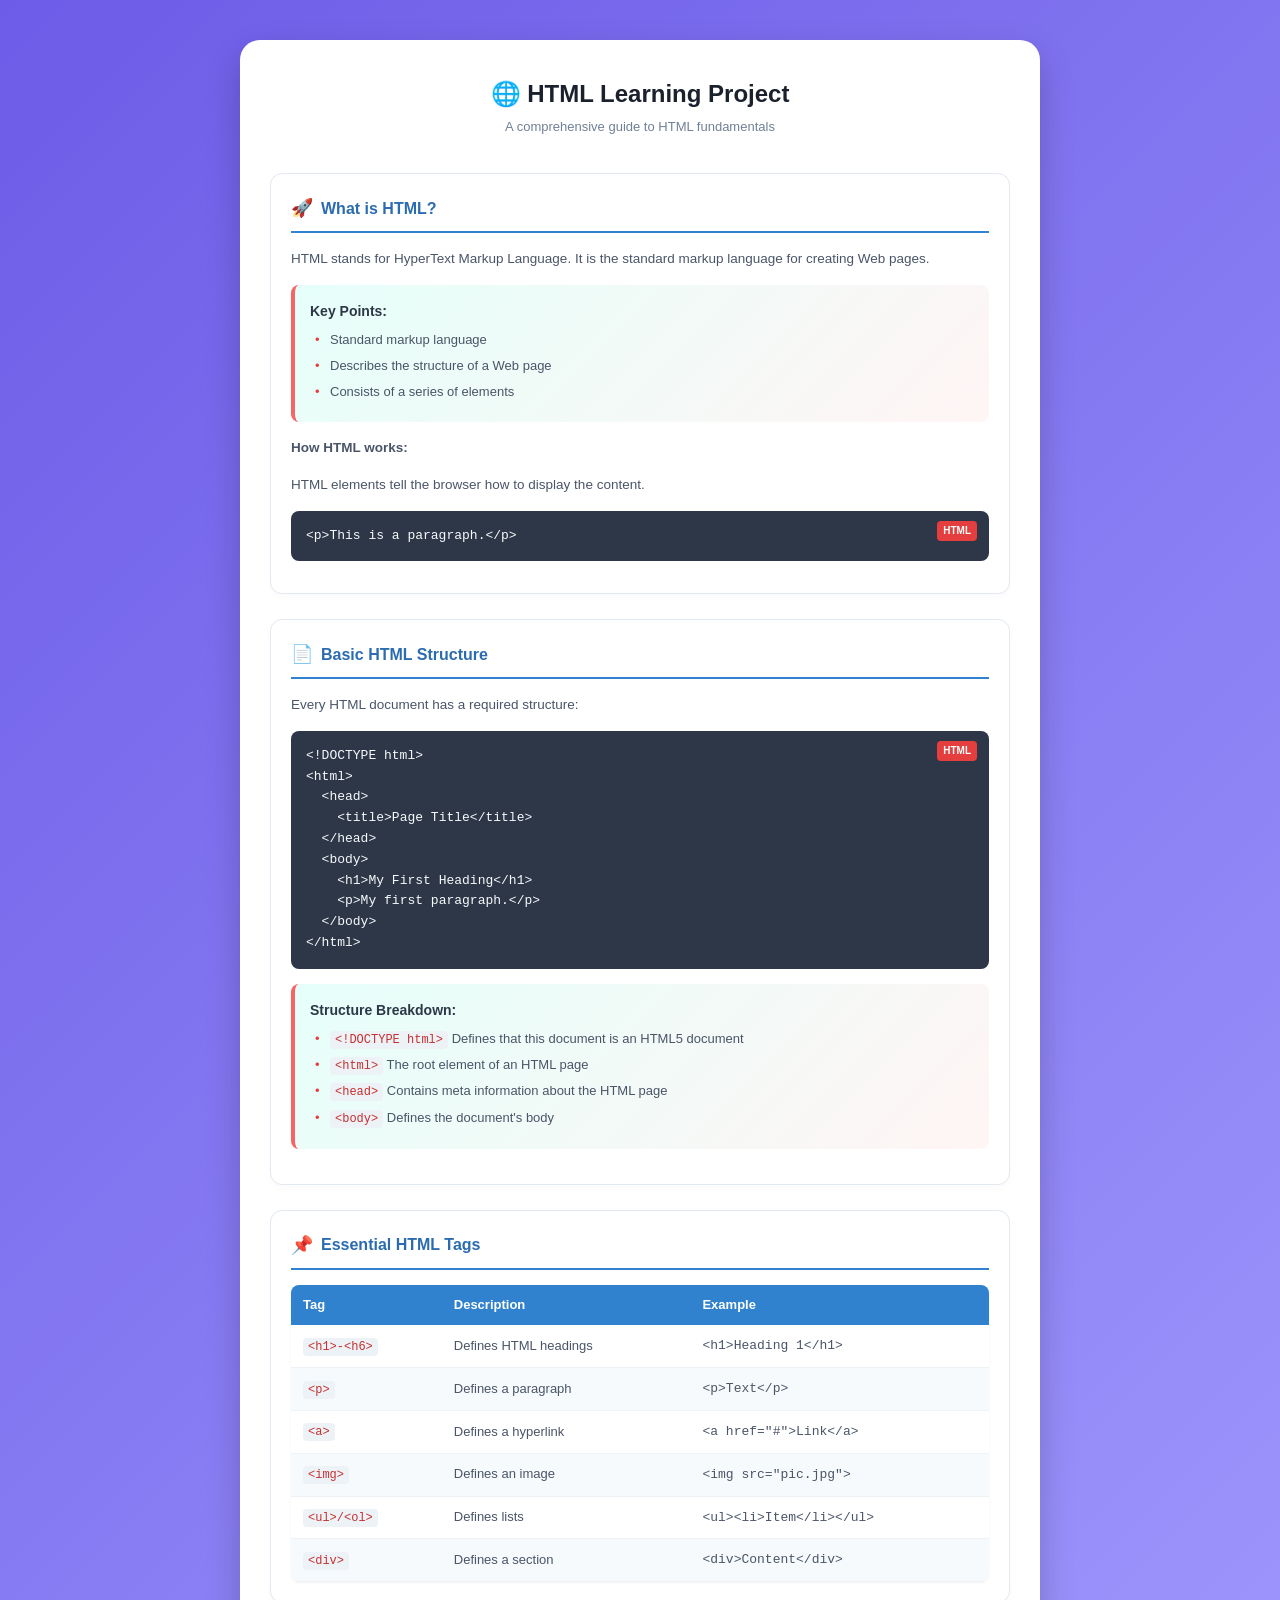
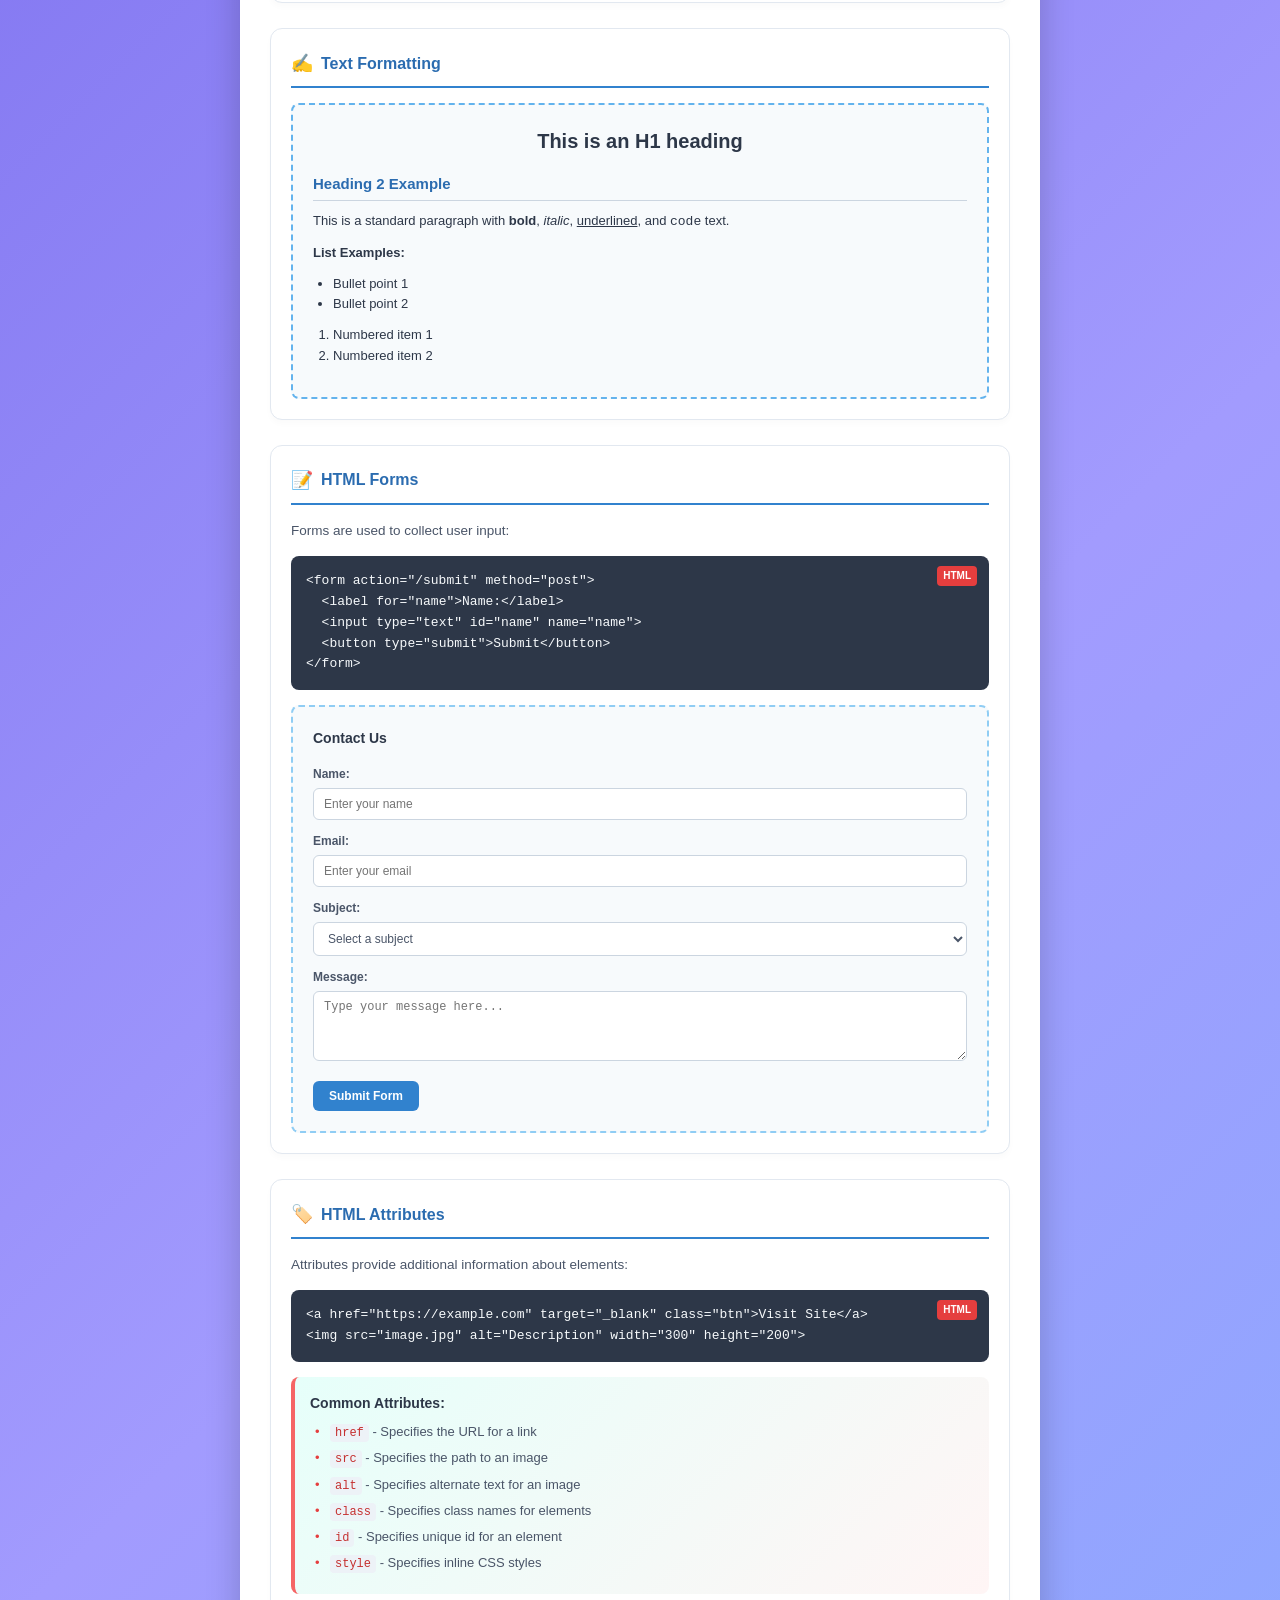
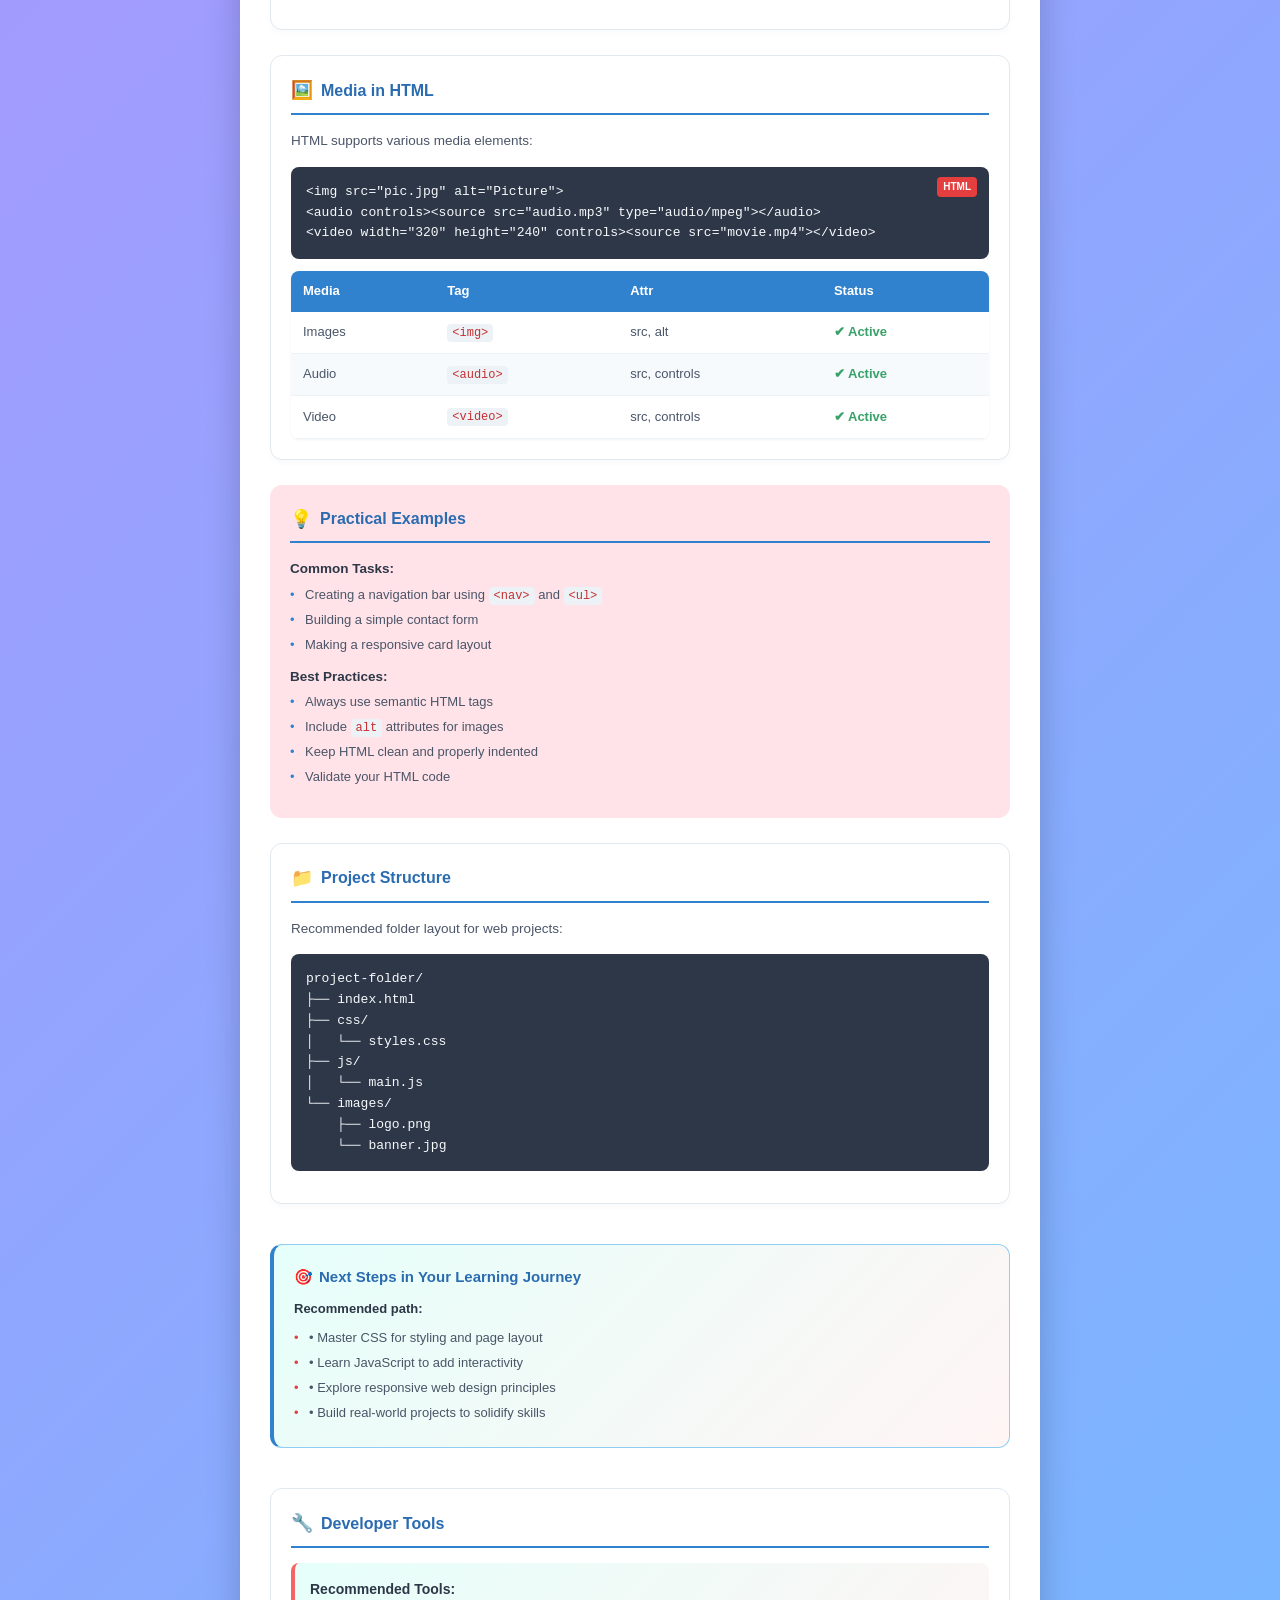
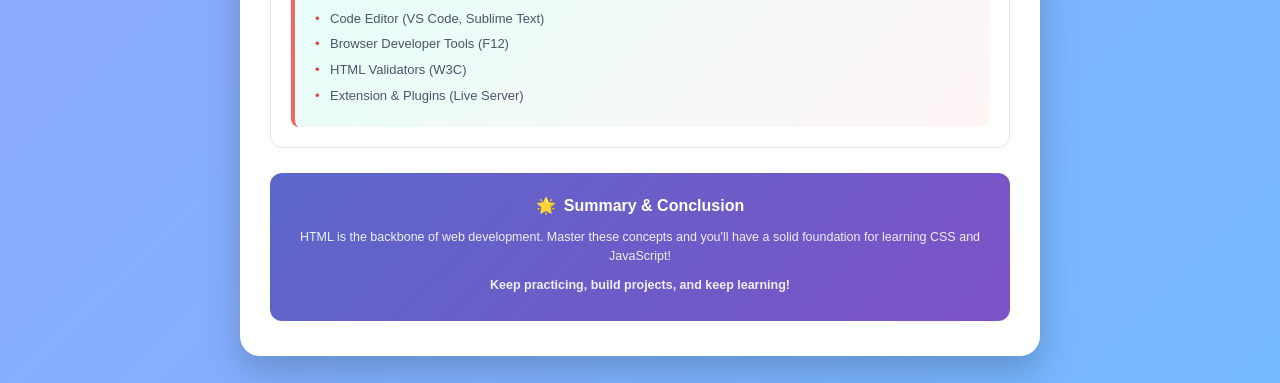
==== commit 5701e636: "tugas pemweb halim" ====
--- a/index.html
+++ b/index.html
@@ -1,337 +1,344 @@
 <!DOCTYPE html>
-<html lang="en">
-
+<html lang="id">
 <head>
     <meta charset="UTF-8">
     <meta name="viewport" content="width=device-width, initial-scale=1.0">
     <title>HTML Learning Project</title>
-    <link rel="stylesheet" href="css/style.css">
-    <link href="https://fonts.googleapis.com/css2?family=Roboto:wght@400;500;700&display=swap" rel="stylesheet">
-    <link rel="stylesheet" href="https://cdnjs.cloudflare.com/ajax/libs/font-awesome/6.0.0-beta3/css/all.min.css">
+    <link rel="stylesheet" href="style.css">
 </head>
-
 <body>
-    <div class="page-container">
-        <header class="main-header">
-            <div class="header-content">
-                <h1>🌐 HTML Learning Project</h1>
-                <p>Master the Building Blocks of the Web</p>
-            </div>
-        </header>
-
-        <main class="content-wrapper">
-            <section class="card">
-                <div class="card-header-icon">🚀</div>
-                <div class="card-header-text">
-                    <h2>What is HTML?</h2>
-                </div>
-                <p><strong>HTML (HyperText Markup Language)</strong> is the standard markup language for creating web pages. Think of it as the skeleton or foundation of every website you visit.</p>
-                <div class="code-block-header">Key Points:</div>
-                <div class="code-block-content">
-                    <ul>
-                        <li><strong>HyperText:</strong> Text with links to other texts</li>
-                        <li><strong>Markup:</strong> A way to annotate text to show structure and meaning</li>
-                        <li><strong>Language:</strong> A set of rules and syntax for creating web content</li>
-                    </ul>
-                </div>
-                <h3>🏗️ How HTML Works</h3>
-                <p>HTML uses <strong>tags</strong> to define elements. Tags are keywords surrounded by angle brackets like <code>&lt;tagname&gt;</code>. Most tags come in pairs:</p>
-                <div class="code-example">
-                    <div class="code-label">HTML</div>
-                    <pre><code>&lt;tagname&gt;Content goes here&lt;/tagname&gt; &lt;h1&gt;This is a heading&lt;/h1&gt; &lt;p&gt;This is a paragraph&lt;/p&gt;</code></pre>
-                </div>
-            </section>
-
-            <section class="card">
-                <div class="card-header-icon">📋</div>
-                <div class="card-header-text">
-                    <h2>Basic HTML Structure</h2>
-                </div>
-                <p>Every HTML document follows this basic structure:</p>
-                <div class="code-example">
-                    <div class="code-label">HTML</div>
-                    <pre><code>&lt;!DOCTYPE html&gt;
-&lt;html lang="en"&gt;
-&lt;head&gt;
-    &lt;meta charset="UTF-8"&gt;
-    &lt;meta name="viewport" content="width=device-width, initial-scale=1.0"&gt;
+
+    <div class="main-container">
+
+        <!-- Header -->
+        <div class="header">
+            <h1>🌐 HTML Learning Project</h1>
+            <p>A comprehensive guide to HTML fundamentals</p>
+        </div>
+
+        <!-- Section 1: What is HTML? -->
+        <div class="card">
+            <div class="card-header">
+                <span class="icon">🚀</span> What is HTML?
+            </div>
+            <p class="section-desc">HTML stands for HyperText Markup Language. It is the standard markup language for creating Web pages.</p>
+            
+            <div class="callout-gradient">
+                <h4>Key Points:</h4>
+                <ul>
+                    <li>Standard markup language</li>
+                    <li>Describes the structure of a Web page</li>
+                    <li>Consists of a series of elements</li>
+                </ul>
+            </div>
+
+            <p class="section-desc" style="font-weight: 600; margin-top: 10px;">How HTML works:</p>
+            <p class="section-desc">HTML elements tell the browser how to display the content.</p>
+            
+            <div class="code-box">
+                <span class="code-badge">HTML</span>
+                <pre>&lt;p&gt;This is a paragraph.&lt;/p&gt;</pre>
+            </div>
+        </div>
+
+        <!-- Section 2: Basic HTML Structure -->
+        <div class="card">
+            <div class="card-header">
+                <span class="icon">📄</span> Basic HTML Structure
+            </div>
+            <p class="section-desc">Every HTML document has a required structure:</p>
+
+            <div class="code-box">
+                <span class="code-badge">HTML</span>
+<pre>&lt;!DOCTYPE html&gt;
+&lt;html&gt;
+  &lt;head&gt;
     &lt;title&gt;Page Title&lt;/title&gt;
-&lt;/head&gt;
-&lt;body&gt;
-    &lt;h1&gt;Welcome to My Website&lt;/h1&gt;
-    &lt;p&gt;This is my first paragraph.&lt;/p&gt;
-&lt;/body&gt;
-&lt;/html&gt;</code></pre>
-                </div>
-                <div class="code-block-header structure-breakdown-header">Structure Breakdown:</div>
-                <div class="code-block-content structure-breakdown-content">
-                    <ul>
-                        <li><strong><code>&lt;!DOCTYPE html&gt;</code></strong> - Tells the browser this is HTML5</li>
-                        <li><strong><code>&lt;html&gt;</code></strong> - Root element of the page</li>
-                        <li><strong><code>&lt;head&gt;</code></strong> - Contains metadata (not visible on page)</li>
-                        <li><strong><code>&lt;body&gt;</code></strong> - Contains visible content</li>
-                    </ul>
-                </div>
-            </section>
-
-            <section class="card">
-                <div class="card-header-icon">🏷️</div>
-                <div class="card-header-text">
-                    <h2>Essential HTML Tags</h2>
-                </div>
-                <table class="styled-table">
-                    <thead>
-                        <tr>
-                            <th>Tag</th>
-                            <th>Purpose</th>
-                            <th>Example</th>
-                        </tr>
-                    </thead>
-                    <tbody>
-                        <tr>
-                            <td><code>&lt;h1&gt;</code> - <code>&lt;h6&gt;</code></td>
-                            <td>Headings (largest to smallest)</td>
-                            <td><code>&lt;h1&gt;Main Title&lt;/h1&gt;</code></td>
-                        </tr>
-                        <tr>
-                            <td><code>&lt;p&gt;</code></td>
-                            <td>Paragraphs</td>
-                            <td><code>&lt;p&gt;This is text&lt;/p&gt;</code></td>
-                        </tr>
-                        <tr>
-                            <td><code>&lt;a&gt;</code></td>
-                            <td>Links</td>
-                            <td><code>&lt;a href="url"&gt;Link text&lt;/a&gt;</code></td>
-                        </tr>
-                        <tr>
-                            <td><code>&lt;img&gt;</code></td>
-                            <td>Images</td>
-                            <td><code>&lt;img src="image.jpg" alt="Description"&gt;</code></td>
-                        </tr>
-                        <tr>
-                            <td><code>&lt;div&gt;</code></td>
-                            <td>Container/section</td>
-                            <td><code>&lt;div&gt;Content here&lt;/div&gt;</code></td>
-                        </tr>
-                        <tr>
-                            <td><code>&lt;ul&gt;</code>, <code>&lt;ol&gt;</code>, <code>&lt;li&gt;</code></td>
-                            <td>Lists</td>
-                            <td><code>&lt;ul&gt;&lt;li&gt;Item&lt;/li&gt;&lt;/ul&gt;</code></td>
-                        </tr>
-                    </tbody>
-                </table>
-
-                <h3>🎯 Live Examples:</h3>
-                <div class="live-example-block">
-                    <h1 style="text-align: center;">This is an H1 heading</h1>
-                    <h2 style="margin:0;">This is an H2 heading</h2>
-                    <hr>
-                    <h3>This is an H3 heading</h3>
-                    <p>This is a paragraph with <strong>bold text</strong> and <em>italic text</em>.</p>
-                    <p>Here's a <a href="#">sample link</a>.</p>
-
-                    <h4>Unordered List:</h4>
-                    <ul>
-                        <li>First item</li>
-                        <li>Second item</li>
-                        <li>Third item</li>
-                    </ul>
-
-                    <h4>Ordered List:</h4>
-                    <ol>
-                        <li>Step one</li>
-                        <li>Step two</li>
-                        <li>Step three</li>
-                    </ol>
-                </div>
-            </section>
-
-            <section class="card">
-                <div class="card-header-icon">📝</div>
-                <div class="card-header-text">
-                    <h2>HTML Forms</h2>
-                </div>
-                <p>Forms allow users to input data. Here's a working example:</p>
-                <div class="live-example-block">
-                    <h3>Try this form:</h3>
-                    <form class="sample-form">
-                        <label for="form-name">Name:</label>
-                        <input type="text" id="form-name" placeholder="Enter your name">
-
-                        <label for="form-email">Email:</label>
-                        <input type="email" id="form-email" placeholder="Enter your email">
-
-                        <label for="form-subject">Subject:</label>
-                        <select id="form-subject" style="width: 100%;">
-                            <option>Choose a topic...</option>
-                            <option>Question</option>
-                            <option>Feedback</option>
+  &lt;/head&gt;
+  &lt;body&gt;
+    &lt;h1&gt;My First Heading&lt;/h1&gt;
+    &lt;p&gt;My first paragraph.&lt;/p&gt;
+  &lt;/body&gt;
+&lt;/html&gt;</pre>
+            </div>
+
+            <div class="callout-gradient">
+                <h4>Structure Breakdown:</h4>
+                <ul>
+                    <li><span class="tag-code">&lt;!DOCTYPE html&gt;</span> Defines that this document is an HTML5 document</li>
+                    <li><span class="tag-code">&lt;html&gt;</span> The root element of an HTML page</li>
+                    <li><span class="tag-code">&lt;head&gt;</span> Contains meta information about the HTML page</li>
+                    <li><span class="tag-code">&lt;body&gt;</span> Defines the document's body</li>
+                </ul>
+            </div>
+        </div>
+
+        <!-- Section 3: Essential HTML Tags -->
+        <div class="card">
+            <div class="card-header">
+                <span class="icon">📌</span> Essential HTML Tags
+            </div>
+            <table class="custom-table">
+                <thead>
+                    <tr>
+                        <th>Tag</th>
+                        <th>Description</th>
+                        <th>Example</th>
+                    </tr>
+                </thead>
+                <tbody>
+                    <tr>
+                        <td><span class="tag-code">&lt;h1&gt;-&lt;h6&gt;</span></td>
+                        <td>Defines HTML headings</td>
+                        <td><code>&lt;h1&gt;Heading 1&lt;/h1&gt;</code></td>
+                    </tr>
+                    <tr>
+                        <td><span class="tag-code">&lt;p&gt;</span></td>
+                        <td>Defines a paragraph</td>
+                        <td><code>&lt;p&gt;Text&lt;/p&gt;</code></td>
+                    </tr>
+                    <tr>
+                        <td><span class="tag-code">&lt;a&gt;</span></td>
+                        <td>Defines a hyperlink</td>
+                        <td><code>&lt;a href="#"&gt;Link&lt;/a&gt;</code></td>
+                    </tr>
+                    <tr>
+                        <td><span class="tag-code">&lt;img&gt;</span></td>
+                        <td>Defines an image</td>
+                        <td><code>&lt;img src="pic.jpg"&gt;</code></td>
+                    </tr>
+                    <tr>
+                        <td><span class="tag-code">&lt;ul&gt;/&lt;ol&gt;</span></td>
+                        <td>Defines lists</td>
+                        <td><code>&lt;ul&gt;&lt;li&gt;Item&lt;/li&gt;&lt;/ul&gt;</code></td>
+                    </tr>
+                    <tr>
+                        <td><span class="tag-code">&lt;div&gt;</span></td>
+                        <td>Defines a section</td>
+                        <td><code>&lt;div&gt;Content&lt;/div&gt;</code></td>
+                    </tr>
+                </tbody>
+            </table>
+        </div>
+
+        <!-- Section 4: Text Formatting -->
+        <div class="card">
+            <div class="card-header">
+                <span class="icon">✍️</span> Text Formatting
+            </div>
+            
+            <div class="formatting-box">
+                <h1>This is an H1 heading</h1>
+                <h2>Heading 2 Example</h2>
+                <p>This is a standard paragraph with <strong>bold</strong>, <em>italic</em>, <u>underlined</u>, and <code>code</code> text.</p>
+                <p><strong>List Examples:</strong></p>
+                <ul>
+                    <li>Bullet point 1</li>
+                    <li>Bullet point 2</li>
+                </ul>
+                <ol>
+                    <li>Numbered item 1</li>
+                    <li>Numbered item 2</li>
+                </ol>
+            </div>
+        </div>
+
+        <!-- Section 5: HTML Forms -->
+        <div class="card">
+            <div class="card-header">
+                <span class="icon">📝</span> HTML Forms
+            </div>
+            <p class="section-desc">Forms are used to collect user input:</p>
+
+            <div class="code-box">
+                <span class="code-badge">HTML</span>
+<pre>&lt;form action="/submit" method="post"&gt;
+  &lt;label for="name"&gt;Name:&lt;/label&gt;
+  &lt;input type="text" id="name" name="name"&gt;
+  &lt;button type="submit"&gt;Submit&lt;/button&gt;
+&lt;/form&gt;</pre>
+            </div>
+
+            <div class="form-container">
+                <h4>Contact Us</h4>
+                <form onsubmit="return false;">
+                    <div class="form-group">
+                        <label>Name:</label>
+                        <input type="text" placeholder="Enter your name">
+                    </div>
+                    <div class="form-group">
+                        <label>Email:</label>
+                        <input type="email" placeholder="Enter your email">
+                    </div>
+                    <div class="form-group">
+                        <label>Subject:</label>
+                        <select>
+                            <option>Select a subject</option>
+                            <option>General Inquiry</option>
                             <option>Support</option>
                         </select>
-
-                        <label for="form-message">Message:</label>
-                        <textarea id="form-message" rows="4" placeholder="Type your message here..."></textarea>
-
-                        <button type="submit" class="submit-btn">Submit Form</button>
-                    </form>
-                </div>
-            </section>
-
-            <section class="card">
-                <div class="card-header-icon">🎨</div>
-                <div class="card-header-text">
-                    <h2>HTML Attributes</h2>
-                </div>
-                <p>Attributes provide additional information about HTML elements:</p>
-                <div class="code-example">
-                    <div class="code-label">HTML</div>
-                    <pre><code>&lt;img src="photo.jpg" alt="A beautiful sunset" width="300" height="200"&gt;
-&lt;a href="https://example.com" target="_blank" title="Visit Example"&gt;Click here&lt;/a&gt;
-&lt;div class="container" id="main-content" style="color: blue;"&gt;Content&lt;/div&gt;</code></pre>
-                </div>
-                <div class="code-block-header important-attributes-header">Important Attributes:</div>
-                <div class="code-block-content important-attributes-content">
-                    <ul>
-                        <li><strong><code>id</code></strong> - Unique identifier for an element</li>
-                        <li><strong><code>class</code></strong> - Groups elements for styling</li>
-                        <li><strong><code>src</code></strong> - Source file for images, videos, etc.</li>
-                        <li><strong><code>href</code></strong> - URL for links</li>
-                        <li><strong><code>alt</code></strong> - Alternative text for images</li>
-                        <li><strong><code>style</code></strong> - Inline CSS styling</li>
-                    </ul>
-                </div>
-            </section>
-
-            <section class="card">
-                <div class="card-header-icon">📊</div>
-                <div class="card-header-text">
-                    <h2>Tables in HTML</h2>
-                </div>
-                <p>Tables organize data in rows and columns:</p>
-                <h3>Sample Table:</h3>
-                <table class="data-table">
-                    <thead>
-                        <tr>
-                            <th>Student</th>
-                            <th>Subject</th>
-                            <th>Grade</th>
-                            <th>Status</th>
-                        </tr>
-                    </thead>
-                    <tbody>
-                        <tr>
-                            <td>Alice Johnson</td>
-                            <td>Mathematics</td>
-                            <td>A+</td>
-                            <td><i class="fas fa-check-square passed"></i> Passed</td>
-                        </tr>
-                        <tr>
-                            <td>Bob Smith</td>
-                            <td>Physics</td>
-                            <td>B</td>
-                            <td><i class="fas fa-check-square passed"></i> Passed</td>
-                        </tr>
-                        <tr>
-                            <td>Carol Davis</td>
-                            <td>Chemistry</td>
-                            <td>A</td>
-                            <td><i class="fas fa-check-square passed"></i> Passed</td>
-                        </tr>
-                    </tbody>
-                </table>
-            </section>
-
-            <section class="card exercise-card">
-                <div class="card-header-icon">💻</div>
-                <div class="card-header-text">
-                    <h2>Practice Exercises</h2>
-                    <hr>
-                </div>
-                <h3>Beginner Tasks:</h3>
-                <ol>
-                    <li>Create a basic HTML page with a title, heading, and paragraph</li>
-                    <li>Add an image with alt text</li>
-                    <li>Create a list of your favorite movies</li>
-                    <li>Build a simple table with your weekly schedule</li>
-                </ol>
-                <h3>Intermediate Tasks:</h3>
-                <ol>
-                    <li>Create a contact form with different input types</li>
-                    <li>Build a navigation menu with links</li>
-                    <li>Design a simple blog post layout</li>
-                    <li>Create a photo gallery grid</li>
-                </ol>
-                <a href="/practice_exercises/index.html" class="result-btn">See The Result</a>
-            </section>
-
-            <section class="card">
-                <div class="card-header-icon">🗂️</div>
-                <div class="card-header-text">
-                    <h2>Project Structure</h2>
-                </div>
-                <p>Here's how to organize your HTML project:</p>
-                <div class="code-example">
-                    <pre><code>my-website/
-│
-├── index.html          (Main page)
-├── about.html          (About page)
-├── contact.html        (Contact page)
-│
+                    </div>
+                    <div class="form-group">
+                        <label>Message:</label>
+                        <textarea placeholder="Type your message here..."></textarea>
+                    </div>
+                    <button class="btn-submit">Submit Form</button>
+                </form>
+            </div>
+        </div>
+
+        <!-- Section 6: HTML Attributes -->
+        <div class="card">
+            <div class="card-header">
+                <span class="icon">🏷️</span> HTML Attributes
+            </div>
+            <p class="section-desc">Attributes provide additional information about elements:</p>
+
+            <div class="code-box">
+                <span class="code-badge">HTML</span>
+<pre>&lt;a href="https://example.com" target="_blank" class="btn"&gt;Visit Site&lt;/a&gt;
+&lt;img src="image.jpg" alt="Description" width="300" height="200"&gt;</pre>
+            </div>
+
+            <div class="callout-gradient">
+                <h4>Common Attributes:</h4>
+                <ul>
+                    <li><span class="tag-code">href</span> - Specifies the URL for a link</li>
+                    <li><span class="tag-code">src</span> - Specifies the path to an image</li>
+                    <li><span class="tag-code">alt</span> - Specifies alternate text for an image</li>
+                    <li><span class="tag-code">class</span> - Specifies class names for elements</li>
+                    <li><span class="tag-code">id</span> - Specifies unique id for an element</li>
+                    <li><span class="tag-code">style</span> - Specifies inline CSS styles</li>
+                </ul>
+            </div>
+        </div>
+
+        <!-- Section 7: Media in HTML -->
+        <div class="card">
+            <div class="card-header">
+                <span class="icon">🖼️</span> Media in HTML
+            </div>
+            <p class="section-desc">HTML supports various media elements:</p>
+
+            <div class="code-box">
+                <span class="code-badge">HTML</span>
+<pre>&lt;img src="pic.jpg" alt="Picture"&gt;
+&lt;audio controls&gt;&lt;source src="audio.mp3" type="audio/mpeg"&gt;&lt;/audio&gt;
+&lt;video width="320" height="240" controls&gt;&lt;source src="movie.mp4"&gt;&lt;/video&gt;</pre>
+            </div>
+
+            <table class="custom-table">
+                <thead>
+                    <tr>
+                        <th>Media</th>
+                        <th>Tag</th>
+                        <th>Attr</th>
+                        <th>Status</th>
+                    </tr>
+                </thead>
+                <tbody>
+                    <tr>
+                        <td>Images</td>
+                        <td><span class="tag-code">&lt;img&gt;</span></td>
+                        <td>src, alt</td>
+                        <td><span class="status-badge">✔ Active</span></td>
+                    </tr>
+                    <tr>
+                        <td>Audio</td>
+                        <td><span class="tag-code">&lt;audio&gt;</span></td>
+                        <td>src, controls</td>
+                        <td><span class="status-badge">✔ Active</span></td>
+                    </tr>
+                    <tr>
+                        <td>Video</td>
+                        <td><span class="tag-code">&lt;video&gt;</span></td>
+                        <td>src, controls</td>
+                        <td><span class="status-badge">✔ Active</span></td>
+                    </tr>
+                </tbody>
+            </table>
+        </div>
+
+        <!-- Section 8: Practical Examples -->
+        <div class="card-pink">
+            <div class="card-header">
+                <span class="icon">💡</span> Practical Examples
+            </div>
+            
+            <h4>Common Tasks:</h4>
+            <ul>
+                <li>Creating a navigation bar using <span class="tag-code">&lt;nav&gt;</span> and <span class="tag-code">&lt;ul&gt;</span></li>
+                <li>Building a simple contact form</li>
+                <li>Making a responsive card layout</li>
+            </ul>
+
+            <h4>Best Practices:</h4>
+            <ul>
+                <li>Always use semantic HTML tags</li>
+                <li>Include <span class="tag-code">alt</span> attributes for images</li>
+                <li>Keep HTML clean and properly indented</li>
+                <li>Validate your HTML code</li>
+            </ul>
+        </div>
+
+        <!-- Section 9: Project Structure -->
+        <div class="card">
+            <div class="card-header">
+                <span class="icon">📁</span> Project Structure
+            </div>
+            <p class="section-desc">Recommended folder layout for web projects:</p>
+
+            <div class="code-box">
+<pre>project-folder/
+├── index.html
 ├── css/
-│   └── styles.css      (CSS stylesheets)
-│
+│   └── styles.css
 ├── js/
-│   └── script.js       (JavaScript files)
-│
+│   └── main.js
 └── images/
     ├── logo.png
-    ├── hero-image.jpg
-    └── gallery/
-        ├── photo1.jpg
-        └── photo2.jpg</code></pre>
-                </div>
-            </section>
-
-            <section class="card next-steps-card">
-                <div class="card-header-icon">🎯</div>
-                <div class="card-header-text">
-                    <h2>Next Steps in Your Learning Journey</h2>
-                </div>
-                <p>After mastering HTML, continue with:</p>
-                <ul>
-                    <li><strong>CSS (Cascading Style Sheets)</strong> - Style your HTML elements</li>
-                    <li><strong>JavaScript</strong> - Add interactivity and dynamic behavior</li>
-                    <li><strong>Responsive Design</strong> - Make websites work on all devices</li>
-                    <li><strong>Web Accessibility</strong> - Make websites usable for everyone</li>
-                    <li><strong>Modern Frameworks</strong> - React, Vue.js, or Angular</li>
-                </ul>
-            </section>
-
-            <section class="card dev-tools-card">
-                <div class="card-header-icon">🔧</div>
-                <div class="card-header-text">
-                    <h2>Development Tools</h2>
-                </div>
-                <h3>Recommended Tools:</h3>
-                <ul>
-                    <li><strong>Text Editors:</strong> VS Code, Sublime Text, Atom</li>
-                    <li><strong>Browsers:</strong> Chrome DevTools, Firefox Developer Tools</li>
-                    <li><strong>Version Control:</strong> Git and GitHub</li>
-                    <li><strong>Online Editors:</strong> CodePen, JSFiddle, Repl.it</li>
-                </ul>
-            </section>
-
-            <section class="card congratulations-card">
-                <div class="card-header-icon">🎉</div>
-                <div class="card-header-text">
-                    <h2>Congratulations!</h2>
-                </div>
-                <p>You've completed the HTML Learning Project! You now understand the fundamentals of HTML and can create your own web pages. Keep practicing and building projects to strengthen your skills.</p>
-                <p><strong>Remember:</strong> The best way to learn HTML is by doing. Start building your own projects!</p>
-            </section>
-
-        </main>
+    └── banner.jpg</pre>
+            </div>
+        </div>
+
+        <!-- Section 10: Next Steps in Your Learning Journey -->
+        <div class="callout-gradient" style="border: 1px solid #90cdf4; border-left: 4px solid #3182ce; background: linear-gradient(135deg, #e6fffa 0%, #fff5f5 100%); padding: 20px; border-radius: 12px;">
+            <div style="font-weight: bold; color: #2b6cb0; font-size: 15px; margin-bottom: 10px; display: flex; align-items: center; gap: 6px;">
+                <span>🎯</span> Next Steps in Your Learning Journey
+            </div>
+            <p style="font-size: 13px; font-weight: 600; color: #2d3748; margin-bottom: 8px;">Recommended path:</p>
+            <ul style="list-style: none; padding-left: 0;">
+                <li style="font-size: 13px; color: #4a5568; margin-bottom: 4px; padding-left: 15px; position: relative;">• Master CSS for styling and page layout</li>
+                <li style="font-size: 13px; color: #4a5568; margin-bottom: 4px; padding-left: 15px; position: relative;">• Learn JavaScript to add interactivity</li>
+                <li style="font-size: 13px; color: #4a5568; margin-bottom: 4px; padding-left: 15px; position: relative;">• Explore responsive web design principles</li>
+                <li style="font-size: 13px; color: #4a5568; margin-bottom: 4px; padding-left: 15px; position: relative;">• Build real-world projects to solidify skills</li>
+            </ul>
+        </div>
+
+        <!-- Section 11: Developer Tools -->
+        <div class="card">
+            <div class="card-header">
+                <span class="icon">🔧</span> Developer Tools
+            </div>
+            <div class="callout-gradient" style="margin: 0;">
+                <h4>Recommended Tools:</h4>
+                <ul>
+                    <li>Code Editor (VS Code, Sublime Text)</li>
+                    <li>Browser Developer Tools (F12)</li>
+                    <li>HTML Validators (W3C)</li>
+                    <li>Extension & Plugins (Live Server)</li>
+                </ul>
+            </div>
+        </div>
+
+        <!-- Footer / Summary -->
+        <div class="summary-box">
+            <h3><span>🌟</span> Summary & Conclusion</h3>
+            <p>HTML is the backbone of web development. Master these concepts and you'll have a solid foundation for learning CSS and JavaScript!</p>
+            <p style="margin-top: 10px; font-weight: 600;">Keep practicing, build projects, and keep learning!</p>
+        </div>
+
     </div>
+
 </body>
-
 </html>
--- a/style.css
+++ b/style.css
@@ -0,0 +1,352 @@
+* {
+    box-sizing: border-box;
+            margin: 0;
+            padding: 0;
+        }
+
+        body {
+            font-family: 'Segoe UI', -apple-system, BlinkMacSystemFont, Roboto, sans-serif;
+            background: linear-gradient(135deg, #6c5ce7 0%, #a29bfe 50%, #74b9ff 100%);
+            min-height: 100vh;
+            padding: 40px 20px;
+            color: #2d3748;
+            line-height: 1.6;
+        }
+
+        .main-container {
+            max-width: 800px;
+            margin: 0 auto;
+            background: #ffffff;
+            border-radius: 20px;
+            box-shadow: 0 15px 35px rgba(0, 0, 0, 0.2);
+            padding: 35px 30px;
+            display: flex;
+            flex-direction: column;
+            gap: 25px;
+        }
+
+        /* Header */
+        .header {
+            text-align: center;
+            padding-bottom: 10px;
+        }
+
+        .header h1 {
+            font-size: 24px;
+            color: #1a202c;
+            display: flex;
+            align-items: center;
+            justify-content: center;
+            gap: 10px;
+            font-weight: 700;
+        }
+
+        .header p {
+            font-size: 13px;
+            color: #718096;
+            margin-top: 4px;
+        }
+
+        /* Cards */
+        .card {
+            background: #ffffff;
+            border-radius: 12px;
+            padding: 20px;
+            border: 1px solid #e2e8f0;
+            box-shadow: 0 4px 6px rgba(0, 0, 0, 0.02);
+        }
+
+        .card-header {
+            display: flex;
+            align-items: center;
+            gap: 8px;
+            font-size: 16px;
+            font-weight: 700;
+            color: #2b6cb0;
+            border-bottom: 2px solid #3182ce;
+            padding-bottom: 8px;
+            margin-bottom: 15px;
+        }
+
+        .card-header .icon {
+            font-size: 18px;
+        }
+
+        .section-desc {
+            font-size: 13.5px;
+            color: #4a5568;
+            margin-bottom: 15px;
+        }
+
+        /* Callout Box (Gradient pink/teal) */
+        .callout-gradient {
+            background: linear-gradient(135deg, #e6fffa 0%, #fff5f5 100%);
+            border-left: 4px solid #f56565;
+            border-radius: 8px;
+            padding: 15px;
+            margin: 15px 0;
+        }
+
+        .callout-gradient h4 {
+            font-size: 14px;
+            color: #2d3748;
+            margin-bottom: 8px;
+        }
+
+        .callout-gradient ul {
+            list-style-type: none;
+            padding-left: 5px;
+        }
+
+        .callout-gradient li {
+            font-size: 13px;
+            color: #4a5568;
+            position: relative;
+            padding-left: 15px;
+            margin-bottom: 5px;
+        }
+
+        .callout-gradient li::before {
+            content: "•";
+            position: absolute;
+            left: 0;
+            color: #e53e3e;
+        }
+
+        /* Code Block */
+        .code-box {
+            background: #2d3748;
+            color: #f7fafc;
+            border-radius: 8px;
+            padding: 15px;
+            font-family: 'Consolas', 'Courier New', monospace;
+            font-size: 13px;
+            position: relative;
+            margin: 12px 0;
+            overflow-x: auto;
+        }
+
+        .code-badge {
+            position: absolute;
+            top: 10px;
+            right: 12px;
+            background: #e53e3e;
+            color: white;
+            font-size: 10px;
+            padding: 2px 6px;
+            border-radius: 4px;
+            font-weight: bold;
+            font-family: sans-serif;
+        }
+
+        .code-box pre {
+            margin: 0;
+            white-space: pre-wrap;
+        }
+
+        /* Table Styling */
+        .custom-table {
+            width: 100%;
+            border-collapse: collapse;
+            font-size: 13px;
+            margin-top: 10px;
+            border-radius: 8px;
+            overflow: hidden;
+            box-shadow: 0 1px 3px rgba(0,0,0,0.05);
+        }
+
+        .custom-table th {
+            background: #3182ce;
+            color: white;
+            text-align: left;
+            padding: 10px 12px;
+            font-weight: 600;
+        }
+
+        .custom-table td {
+            padding: 10px 12px;
+            border-bottom: 1px solid #edf2f7;
+            color: #4a5568;
+        }
+
+        .custom-table tr:nth-child(even) {
+            background-color: #f7fafc;
+        }
+
+        .tag-code {
+            background: #edf2f7;
+            color: #c53030;
+            padding: 2px 5px;
+            border-radius: 4px;
+            font-family: monospace;
+            font-size: 12px;
+        }
+
+        .status-badge {
+            color: #38a169;
+            font-weight: bold;
+            display: inline-flex;
+            align-items: center;
+            gap: 4px;
+        }
+
+        /* Formatting Example Box */
+        .formatting-box {
+            border: 2px dashed #63b3ed;
+            background: #f7fafc;
+            padding: 20px;
+            border-radius: 8px;
+            margin-top: 10px;
+        }
+
+        .formatting-box h1 {
+            font-size: 20px;
+            text-align: center;
+            color: #2d3748;
+            margin-bottom: 15px;
+        }
+
+        .formatting-box h2 {
+            font-size: 15px;
+            color: #2b6cb0;
+            border-bottom: 1px solid #cbd5e0;
+            padding-bottom: 4px;
+            margin: 15px 0 10px 0;
+        }
+
+        .formatting-box p {
+            font-size: 13px;
+            margin-bottom: 10px;
+        }
+
+        .formatting-box ul, .formatting-box ol {
+            padding-left: 20px;
+            font-size: 13px;
+            margin-bottom: 10px;
+        }
+
+        /* Form Styling */
+        .form-container {
+            border: 2px dashed #90cdf4;
+            padding: 20px;
+            border-radius: 8px;
+            background: #f7fafc;
+            margin-top: 15px;
+        }
+
+        .form-container h4 {
+            font-size: 14px;
+            margin-bottom: 15px;
+            color: #2d3748;
+        }
+
+        .form-group {
+            margin-bottom: 12px;
+        }
+
+        .form-group label {
+            display: block;
+            font-size: 12px;
+            color: #4a5568;
+            margin-bottom: 4px;
+            font-weight: 600;
+        }
+
+        .form-group input, 
+        .form-group select, 
+        .form-group textarea {
+            width: 100%;
+            padding: 8px 10px;
+            border: 1px solid #cbd5e0;
+            border-radius: 6px;
+            font-size: 12px;
+            color: #4a5568;
+            outline: none;
+            background: #fff;
+        }
+
+        .form-group textarea {
+            height: 70px;
+            resize: vertical;
+        }
+
+        .btn-submit {
+            background: #3182ce;
+            color: white;
+            border: none;
+            padding: 8px 16px;
+            border-radius: 6px;
+            font-size: 12px;
+            font-weight: 600;
+            cursor: pointer;
+            transition: background 0.2s;
+        }
+
+        .btn-submit:hover {
+            background: #2b6cb0;
+        }
+
+        /* Pink Card */
+        .card-pink {
+            background: #ffe3e8;
+            border: none;
+            border-radius: 12px;
+            padding: 20px;
+        }
+
+        .card-pink .card-header {
+            color: #2b6cb0;
+            border-bottom: 2px solid #3182ce;
+        }
+
+        .card-pink h4 {
+            font-size: 13.5px;
+            color: #2d3748;
+            margin: 10px 0 5px 0;
+        }
+
+        .card-pink ul {
+            list-style: none;
+            padding-left: 0;
+            margin-bottom: 10px;
+        }
+
+        .card-pink li {
+            font-size: 13px;
+            color: #4a5568;
+            position: relative;
+            padding-left: 15px;
+            margin-bottom: 4px;
+        }
+
+        .card-pink li::before {
+            content: "•";
+            position: absolute;
+            left: 0;
+            color: #3182ce;
+        }
+
+        /* Summary / Footer Box */
+        .summary-box {
+            background: linear-gradient(135deg, #5b67ca 0%, #7d52c7 100%);
+            color: white;
+            border-radius: 12px;
+            padding: 20px;
+            text-align: center;
+        }
+
+        .summary-box h3 {
+            font-size: 16px;
+            margin-bottom: 10px;
+            display: flex;
+            align-items: center;
+            justify-content: center;
+            gap: 8px;
+        }
+
+        .summary-box p {
+            font-size: 12.5px;
+            opacity: 0.9;
+            margin-bottom: 6px;
+            line-height: 1.5;
+        }
